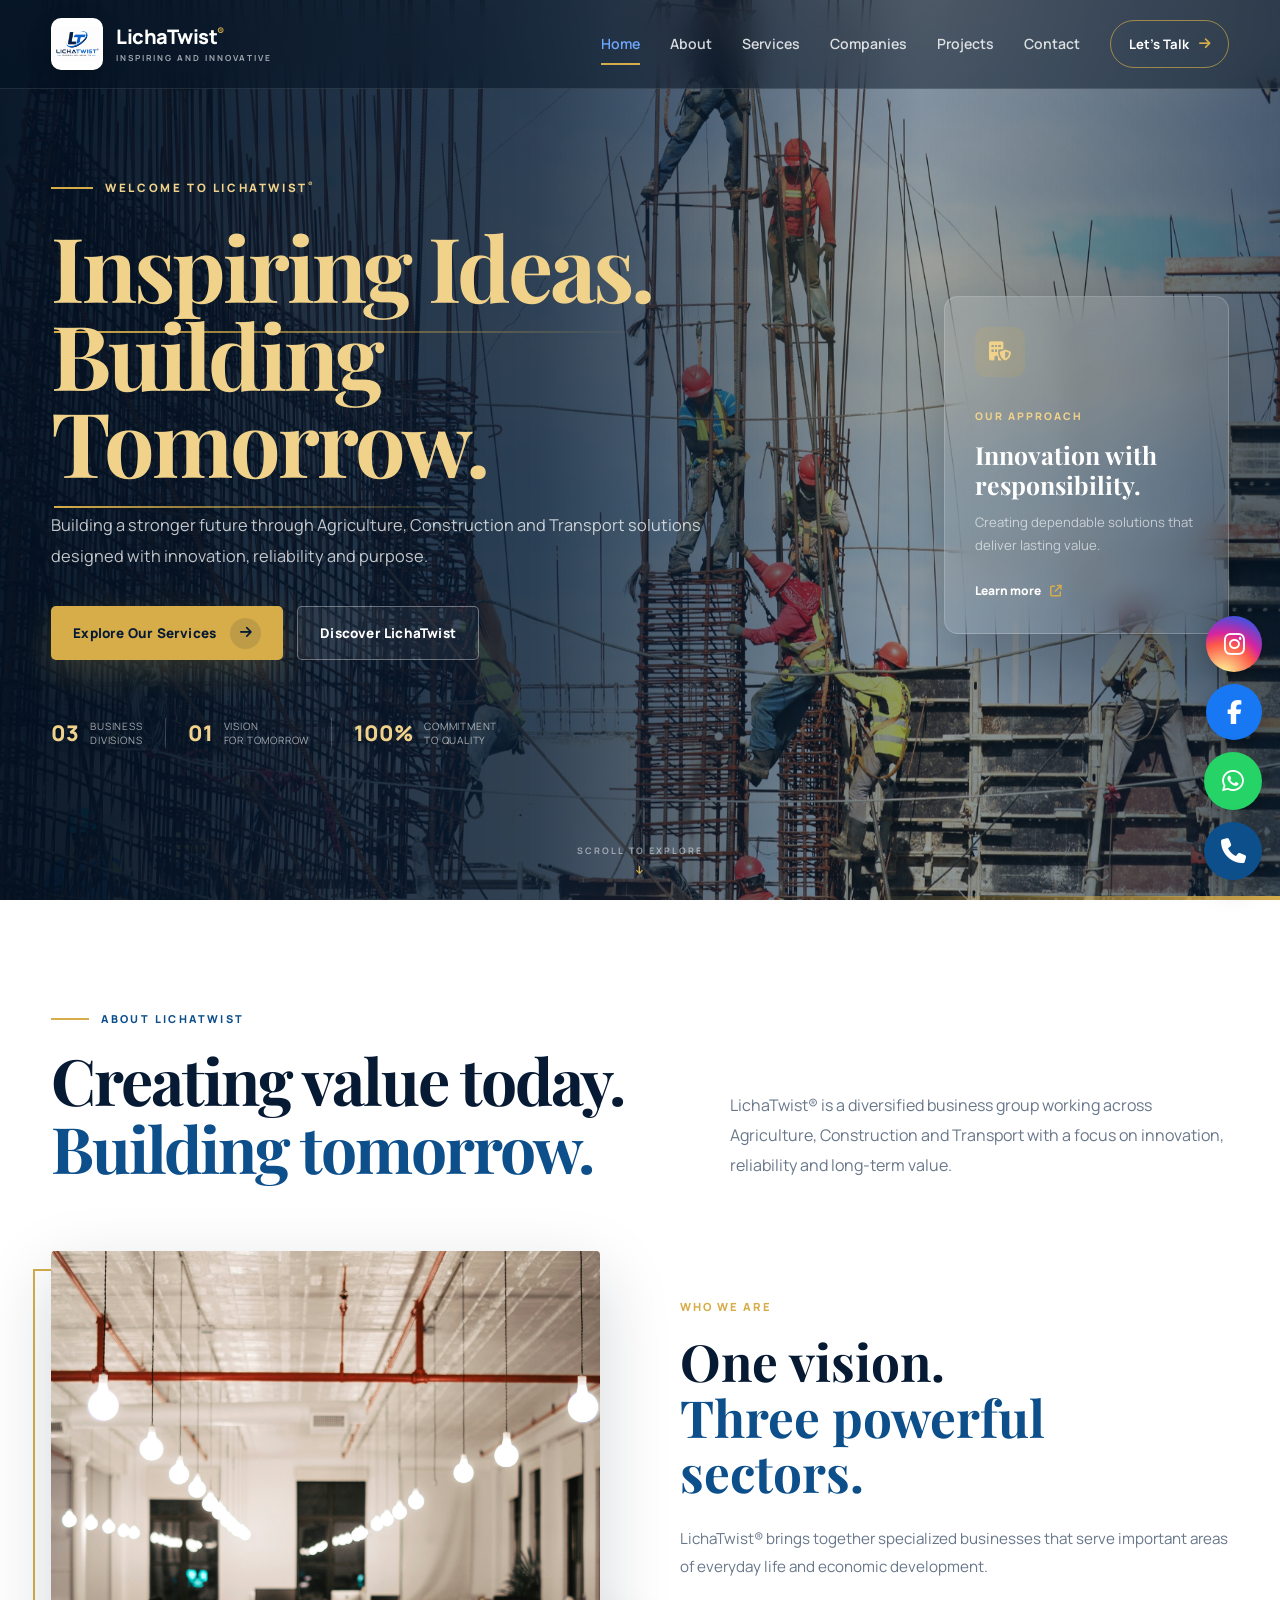
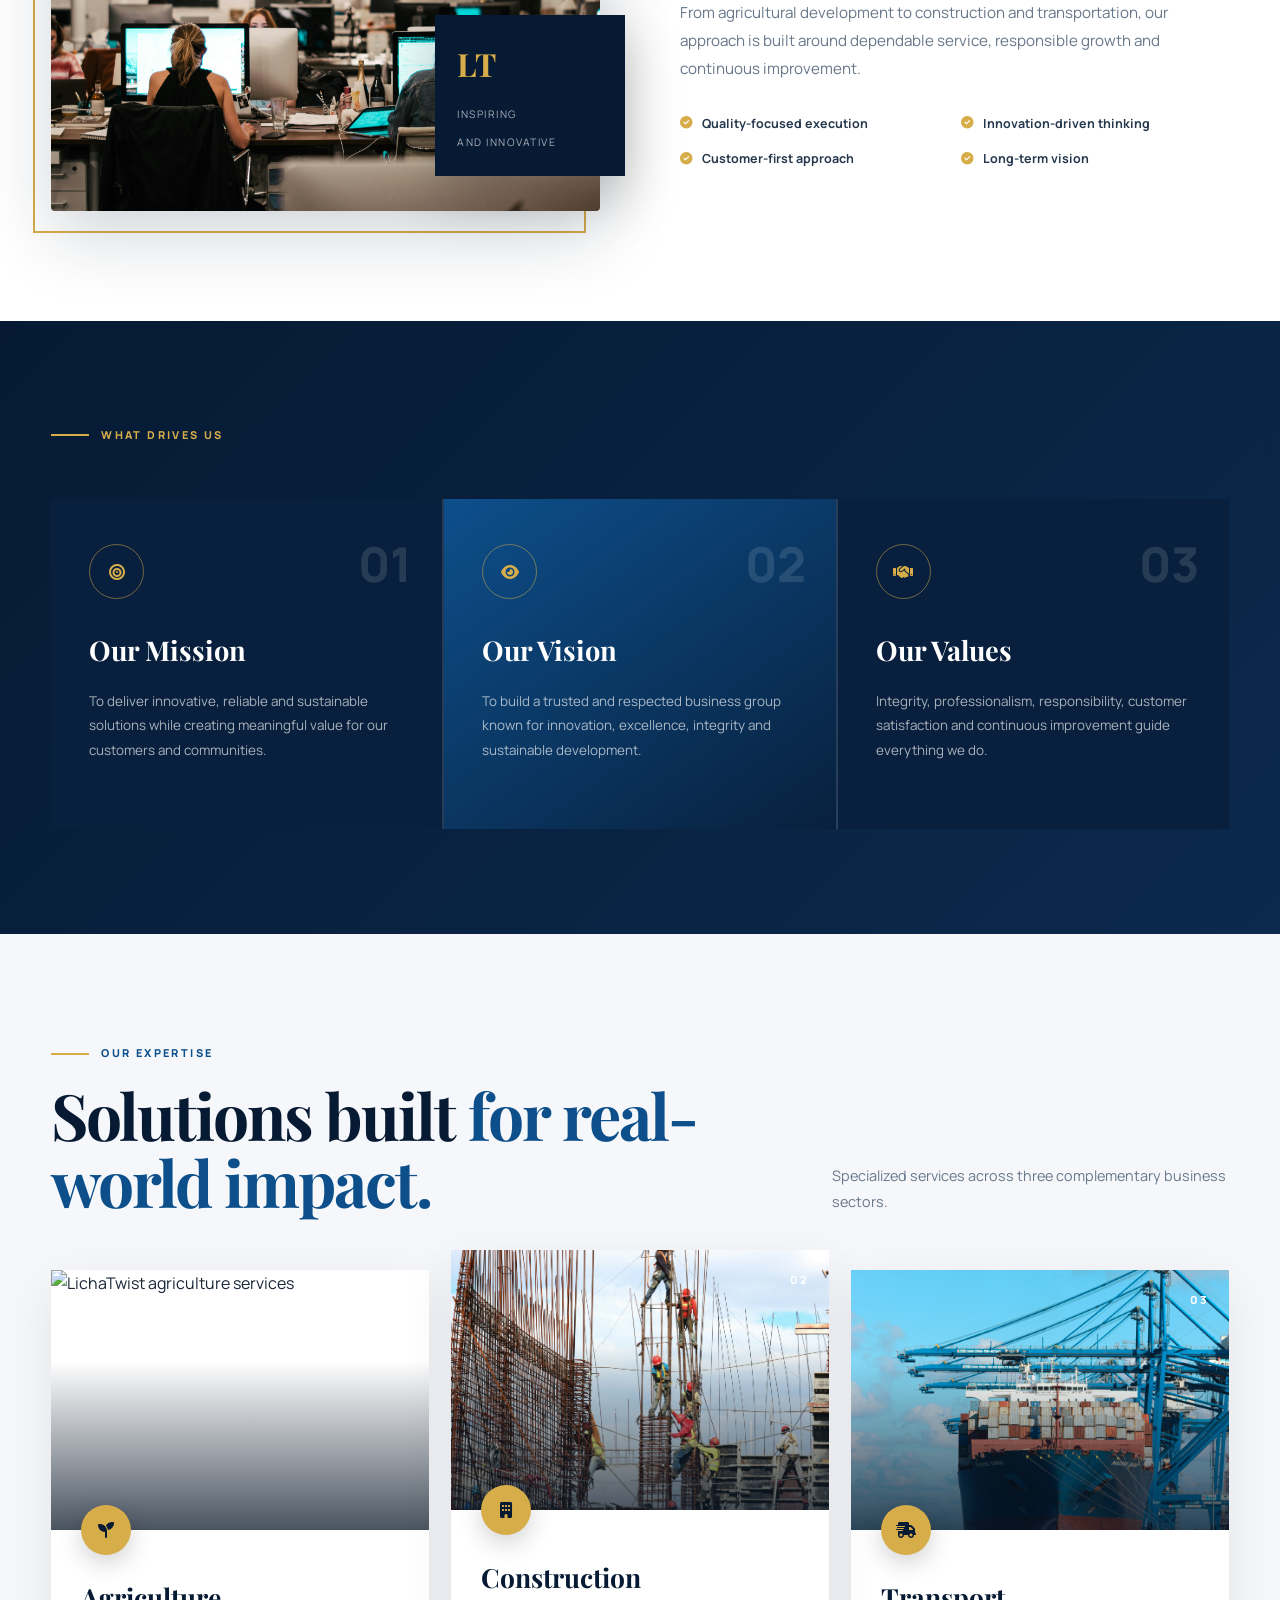
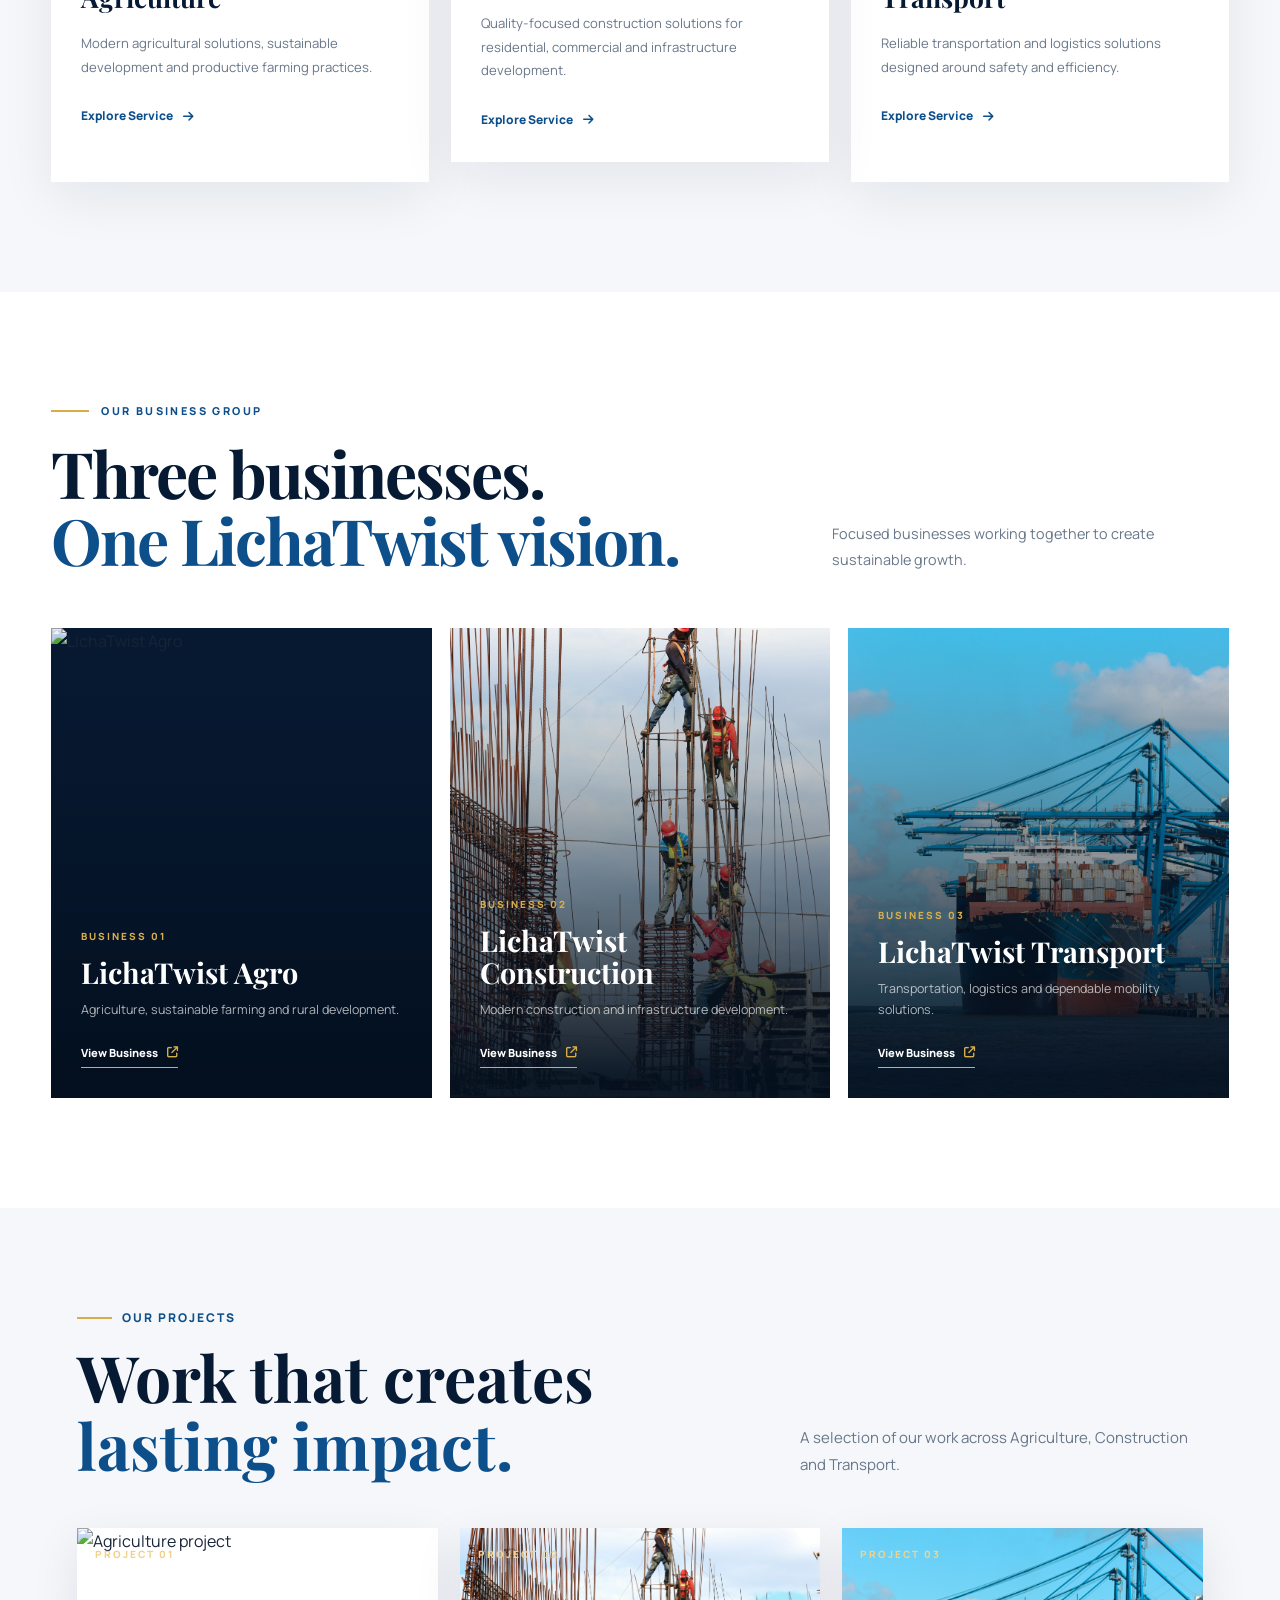
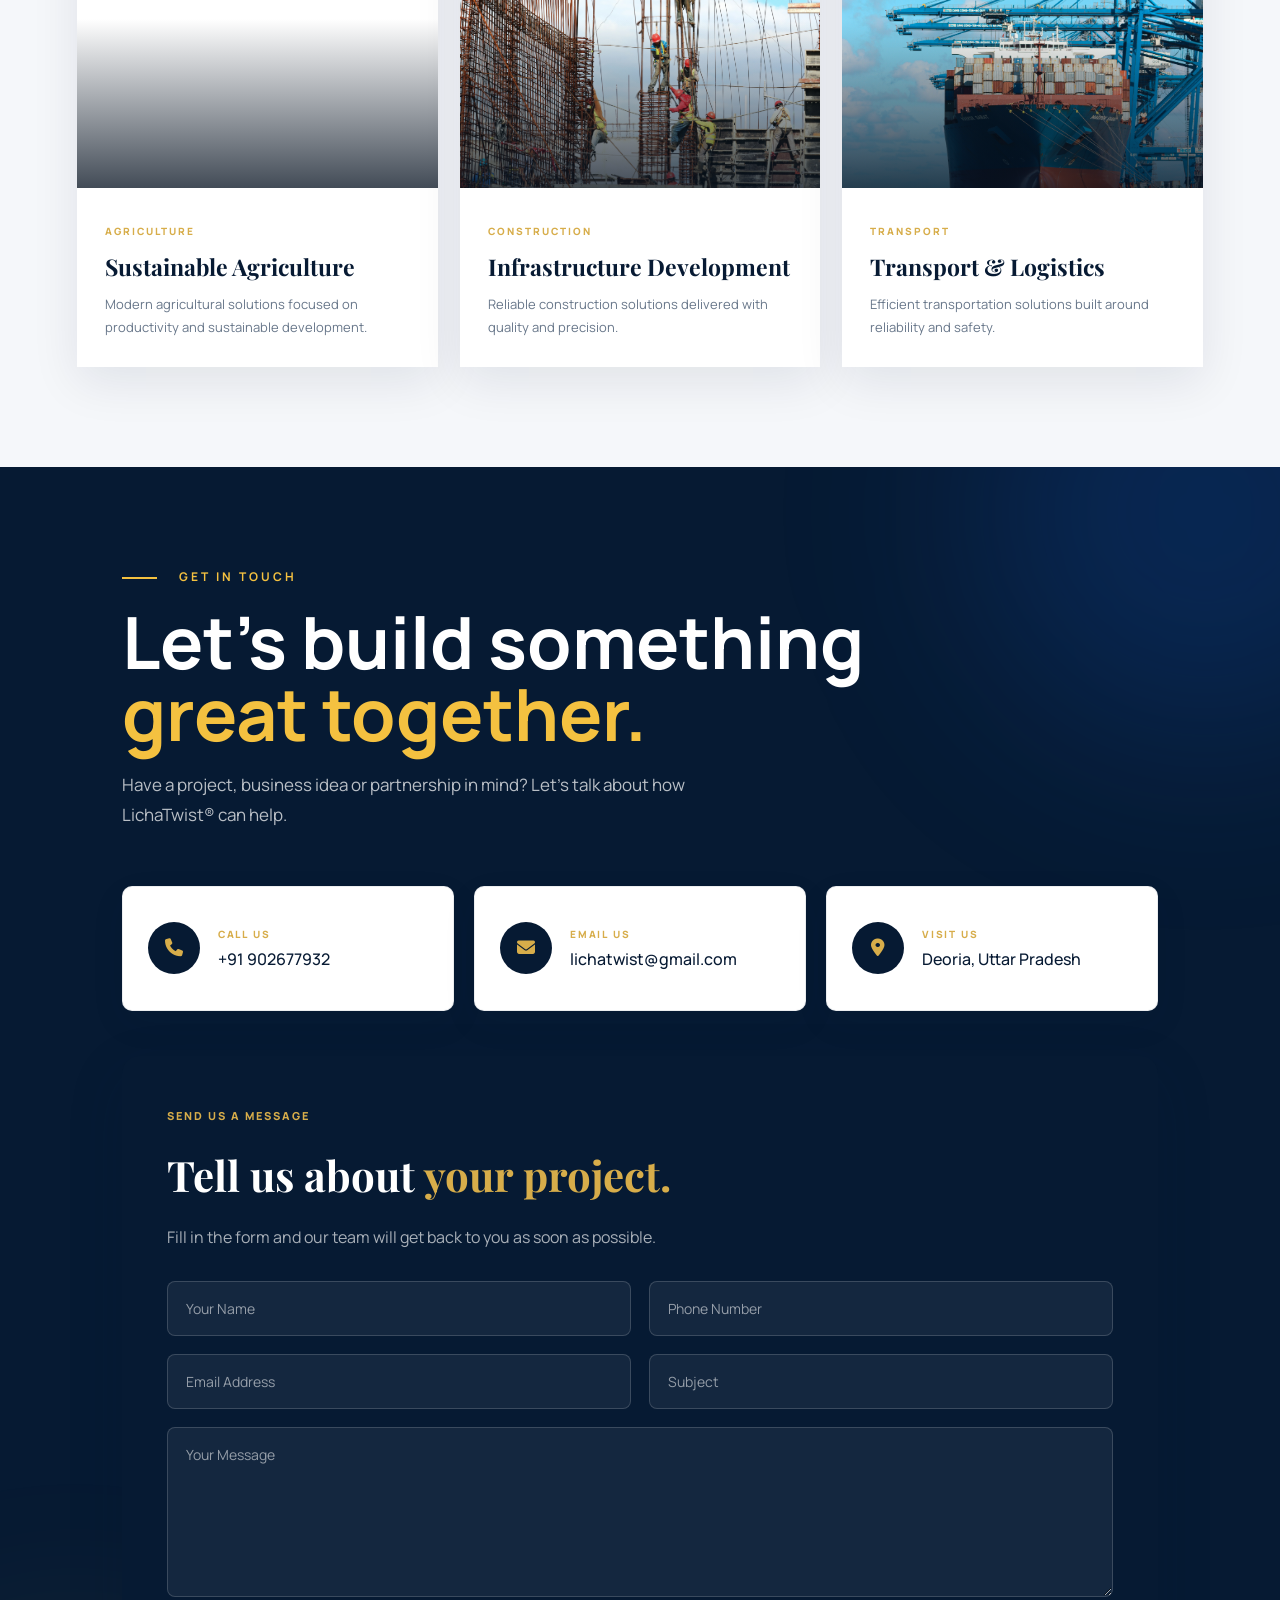
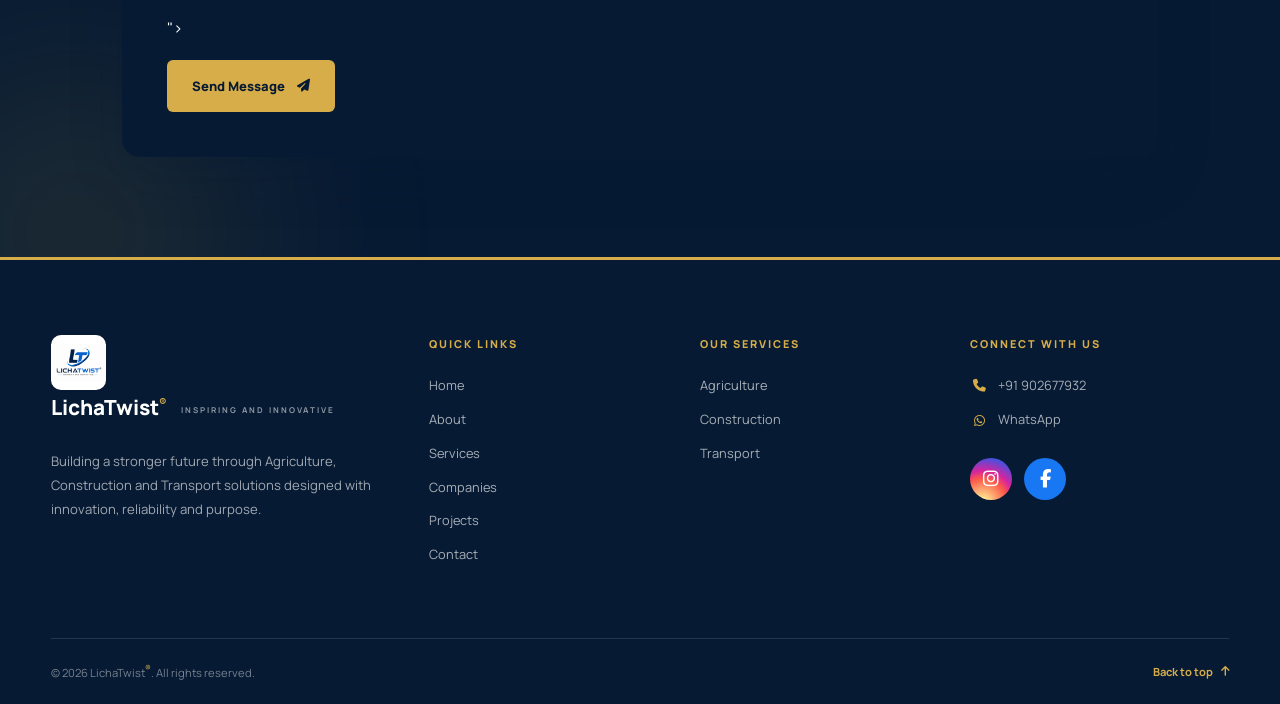
==== index.html @ 03867540 "Update index.html" ====
<!DOCTYPE html>
<html lang="en">

<head>
    <meta charset="UTF-8">

    <meta name="viewport" content="width=device-width, initial-scale=1.0">

    <meta name="description"
        content="LichaTwist® — Inspiring And Innovative solutions in Agriculture, Construction and Transport.">

    <meta name="theme-color" content="#071a33">

    <title>LichaTwist® | Inspiring And Innovative</title>

    <!-- Google Font -->
    <link rel="preconnect" href="https://fonts.googleapis.com">
    <link rel="preconnect" href="https://fonts.gstatic.com" crossorigin>

    <link
        href="https://fonts.googleapis.com/css2?family=Manrope:wght@400;500;600;700;800&family=Playfair+Display:wght@600;700&display=swap"
        rel="stylesheet">

    <!-- Font Awesome -->
    <link
        rel="stylesheet"
        href="https://cdnjs.cloudflare.com/ajax/libs/font-awesome/6.5.2/css/all.min.css">

    <!-- Our stylesheet -->
    <link rel="stylesheet" href="style.css">
</head>


<body>

    <!-- =========================
         HEADER
    ========================== -->

    <header class="site-header">

        <div class="nav-container">

            <!-- LOGO -->

            <a href="#home" class="brand">

                <div class="brand-mark">
                    <img
                        src="images/logo.png"
                        alt="LichaTwist logo">
                </div>

                <div class="brand-text">

                    <strong>LichaTwist<sup>®</sup></strong>

                    <span>INSPIRING AND INNOVATIVE</span>

                </div>

            </a>


            <!-- DESKTOP NAVIGATION -->

            <nav class="desktop-nav">

                <a href="#home" class="active">Home</a>

                <a href="#about">About</a>

                <a href="#services">Services</a>

                <a href="#companies">Companies</a>

                <a href="#projects">Projects</a>

                <a href="#contact">Contact</a>

            </nav>


            <!-- HEADER BUTTON -->

            <a href="#contact" class="nav-contact">
                Let's Talk
                <i class="fa-solid fa-arrow-right"></i>
            </a>


            <!-- MOBILE MENU BUTTON -->

            <button
                class="mobile-menu-button"
                id="mobileMenuButton"
                aria-label="Open navigation menu">

                <i class="fa-solid fa-bars"></i>

            </button>

        </div>


        <!-- MOBILE NAVIGATION -->

        <div class="mobile-nav" id="mobileNav">

            <a href="#home">Home</a>

            <a href="#about">About</a>

            <a href="#services">Services</a>

            <a href="#companies">Companies</a>

            <a href="#projects">Projects</a>

            <a href="#contact">Contact</a>

        </div>

    </header>



    <!-- =========================
         HERO
    ========================== -->

    <main>

        <section class="hero-section" id="home">

            <!-- Background image -->

            <div class="hero-background"></div>

            <!-- Dark blue overlay -->

            <div class="hero-overlay"></div>


            <div class="hero-container">

                <div class="hero-content">

                    <!-- Small label -->

                    <div class="hero-label">

                        <span class="hero-line"></span>

                        <span>WELCOME TO LICHATWIST<sup>®</sup></span>

                    </div>


                    <!-- Main heading -->

                    <h1>
    <span id="heroTitle">Inspiring Ideas.</span>
    <br>
    <span id="heroSubtitle">Building Tomorrow.</span>
                    </h1>
                    <!-- Description -->

                    <p class="hero-description" id="heroDescription">

    Building a stronger future through
    Agriculture, Construction and Transport
    solutions designed with innovation,
    reliability and purpose.

                    </p>


                    <!-- Buttons -->

                    <div class="hero-actions">

                        <a href="#services" class="hero-button primary-button">

                            Explore Our Services

                            <span>
                                <i class="fa-solid fa-arrow-right"></i>
                            </span>

                        </a>


                        <a href="#about" class="hero-button secondary-button">

                            Discover LichaTwist

                        </a>

                    </div>


                    <!-- Trust indicators -->

                    <div class="hero-trust">

                        <div class="trust-item">

                            <strong>03</strong>

                            <span>Business<br>Divisions</span>

                        </div>


                        <div class="trust-divider"></div>


                        <div class="trust-item">

                            <strong>01</strong>

                            <span>Vision<br>For Tomorrow</span>

                        </div>


                        <div class="trust-divider"></div>


                        <div class="trust-item">

                            <strong>100%</strong>

                            <span>Commitment<br>To Quality</span>

                        </div>

                    </div>

                </div>


                <!-- HERO SIDE CARD -->

                <div class="hero-side-card">

                    <div class="side-card-icon">

                        <i class="fa-solid fa-building-shield"></i>

                    </div>

                    <span>OUR APPROACH</span>

                    <h3>
                        Innovation with
                        responsibility.
                    </h3>

                    <p>
                        Creating dependable solutions
                        that deliver lasting value.
                    </p>

                    <a href="#about">
                        Learn more
                        <i class="fa-solid fa-arrow-up-right-from-square"></i>
                    </a>

                </div>

            </div>


            <!-- Scroll indicator -->

            <a href="#about" class="hero-scroll">

                <span>SCROLL TO EXPLORE</span>

                <i class="fa-solid fa-arrow-down"></i>

            </a>


            <!-- Decorative gold line -->

            <div class="hero-accent"></div>

        </section>

    </main>


    <!-- JavaScript will be added later -->
<!-- =====================================================
     PART 2 — ABOUT
====================================================== -->

<section class="premium-section about-section" id="about">

    <div class="section-container">

        <div class="section-tag">
            <span></span>
            ABOUT LICHATWIST
        </div>

        <div class="section-intro">

            <h2>
                Creating value today.
                <span>Building tomorrow.</span>
            </h2>

            <p>
                LichaTwist® is a diversified business group
                working across Agriculture, Construction and
                Transport with a focus on innovation,
                reliability and long-term value.
            </p>

        </div>


        <div class="about-layout">

            <!-- IMAGE -->

            <div class="about-visual">

                <img
                    src="images/office.jpg"
                    alt="LichaTwist office">

                <div class="about-badge">

                    <strong>LT</strong>

                    <span>
                        Inspiring<br>
                        And Innovative
                    </span>

                </div>

            </div>


            <!-- CONTENT -->

            <div class="about-copy">

                <span class="mini-heading">
                    WHO WE ARE
                </span>

                <h3 id="aboutHeading">
    One vision.
    <br>
    <span>Three powerful sectors.</span>
                </h3>
                <p id="aboutDescription">
                    LichaTwist® brings together
                    specialized businesses that serve
                    important areas of everyday life and
                    economic development.
                </p>

                <p>
                    From agricultural development to
                    construction and transportation,
                    our approach is built around
                    dependable service, responsible
                    growth and continuous improvement.
                </p>


                <div class="about-points">

                    <div>
                        <i class="fa-solid fa-circle-check"></i>
                        <span>Quality-focused execution</span>
                    </div>

                    <div>
                        <i class="fa-solid fa-circle-check"></i>
                        <span>Innovation-driven thinking</span>
                    </div>

                    <div>
                        <i class="fa-solid fa-circle-check"></i>
                        <span>Customer-first approach</span>
                    </div>

                    <div>
                        <i class="fa-solid fa-circle-check"></i>
                        <span>Long-term vision</span>
                    </div>

                </div>

            </div>

        </div>

    </div>

</section>



<!-- =====================================================
     MISSION / VISION / VALUES
====================================================== -->

<section class="principles-section">

    <div class="section-container">

        <div class="section-tag light-tag">
            <span></span>
            WHAT DRIVES US
        </div>


        <div class="principles-grid">

            <!-- MISSION -->

            <article class="principle-card">

                <div class="principle-number">
                    01
                </div>

                <div class="principle-icon">
                    <i class="fa-solid fa-bullseye"></i>
                </div>

                <h3>Our Mission</h3>

                <p id="missionText">
                    To deliver innovative, reliable and
                    sustainable solutions while creating
                    meaningful value for our customers
                    and communities.
                </p>

            </article>


            <!-- VISION -->

            <article class="principle-card featured-principle">

                <div class="principle-number">
                    02
                </div>

                <div class="principle-icon">
                    <i class="fa-solid fa-eye"></i>
                </div>

                <h3>Our Vision</h3>

                <p id="visionText">
                    To build a trusted and respected
                    business group known for innovation,
                    excellence, integrity and sustainable
                    development.
                </p>

            </article>


            <!-- VALUES -->

            <article class="principle-card">

                <div class="principle-number">
                    03
                </div>

                <div class="principle-icon">
                    <i class="fa-solid fa-handshake"></i>
                </div>

                <h3>Our Values</h3>

                <p id="valuesText">
                    Integrity, professionalism,
                    responsibility, customer satisfaction
                    and continuous improvement guide
                    everything we do.
                </p>

            </article>

        </div>

    </div>

</section>



<!-- =====================================================
     SERVICES
====================================================== -->

<section class="premium-section services-section" id="services">

    <div class="section-container">

        <div class="services-heading">

            <div>

                <div class="section-tag">
                    <span></span>
                    OUR EXPERTISE
                </div>

                <h2>
                    Solutions built
                    <span>for real-world impact.</span>
                </h2>

            </div>

            <p>
                Specialized services across three
                complementary business sectors.
            </p>

        </div>


        <div class="service-showcase">


            <!-- AGRICULTURE -->

            <article class="premium-service-card">

                <div class="service-image">

                    <img
                        src="images/agriculture.jpg"
                        alt="LichaTwist agriculture services">

                    <div class="service-overlay"></div>

                    <span class="service-number">
                        01
                    </span>

                </div>


                <div class="service-content">

                    <div class="service-icon">
                        <i class="fa-solid fa-seedling"></i>
                    </div>

                    <h3 id="agricultureTitle">
                        Agriculture
                    </h3>

                    <p id="agricultureDescription">
                        Modern agricultural solutions,
                        sustainable development and
                        productive farming practices.
                    </p>

                    <a href="#contact">
                        Explore Service
                        <i class="fa-solid fa-arrow-right"></i>
                    </a>

                </div>

            </article>



            <!-- CONSTRUCTION -->

            <article class="premium-service-card service-featured">

                <div class="service-image">

                    <img
                        src="images/construction.jpg"
                        alt="LichaTwist construction services">

                    <div class="service-overlay"></div>

                    <span class="service-number">
                        02
                    </span>

                </div>


                <div class="service-content">

                    <div class="service-icon">
                        <i class="fa-solid fa-building"></i>
                    </div>

                    <h3 id="constructionTitle">
                        Construction
                    </h3>

                    <p id="constructionDescription">
                        Quality-focused construction
                        solutions for residential,
                        commercial and infrastructure
                        development.
                    </p>

                    <a href="#contact">
                        Explore Service
                        <i class="fa-solid fa-arrow-right"></i>
                    </a>

                </div>

            </article>



            <!-- TRANSPORT -->

            <article class="premium-service-card">

                <div class="service-image">

                    <img
                        src="images/transport.jpg"
                        alt="LichaTwist transport services">

                    <div class="service-overlay"></div>

                    <span class="service-number">
                        03
                    </span>

                </div>


                <div class="service-content">

                    <div class="service-icon">
                        <i class="fa-solid fa-truck-fast"></i>
                    </div>

                    <h3 id="transportTitle">
                        Transport
                    </h3>

                    <p id="transportDescription">
                        Reliable transportation and
                        logistics solutions designed
                        around safety and efficiency.
                    </p>

                    <a href="#contact">
                        Explore Service
                        <i class="fa-solid fa-arrow-right"></i>
                    </a>

                </div>

            </article>


        </div>

    </div>

</section>



<!-- =====================================================
     SUBSIDIARY COMPANIES
====================================================== -->

<section class="companies-section" id="companies">

    <div class="section-container">

        <div class="companies-heading">

            <div>

                <div class="section-tag">
                    <span></span>
                    OUR BUSINESS GROUP
                </div>

                <h2>
                    Three businesses.
                    <br>
                    <span>One LichaTwist vision.</span>
                </h2>

            </div>

            <p>
                Focused businesses working together
                to create sustainable growth.
            </p>

        </div>


        <div class="company-showcase">


            <!-- AGRO -->

            <article class="company-feature-card">

                <img
                    src="images/agriculture.jpg"
                    alt="LichaTwist Agro">

                <div class="company-card-overlay"></div>

                <div class="company-card-content">

                    <span>
                        BUSINESS 01
                    </span>

                    <h3 id="agroCompanyName">
                        LichaTwist Agro
                    </h3>

                    <p id="agroCompanyDescription">
                        Agriculture, sustainable farming
                        and rural development.
                    </p>

                    <a href="#contact">
                        View Business
                        <i class="fa-solid fa-arrow-up-right-from-square"></i>
                    </a>

                </div>

            </article>


            <!-- CONSTRUCTION -->

            <article class="company-feature-card">

                <img
                    src="images/construction.jpg"
                    alt="LichaTwist Construction">

                <div class="company-card-overlay"></div>

                <div class="company-card-content">

                    <span>
                        BUSINESS 02
                    </span>

                    <h3 id="constructionCompanyName">
                        LichaTwist Construction
                    </h3>

                <p id="constructionCompanyDescription">
                        Modern construction and
                        infrastructure development.
                    </p>

                    <a href="#contact">
                        View Business
                        <i class="fa-solid fa-arrow-up-right-from-square"></i>
                    </a>

                </div>

            </article>


            <!-- TRANSPORT -->

            <article class="company-feature-card">

                <img
                    src="images/transport.jpg"
                    alt="LichaTwist Transport">

                <div class="company-card-overlay"></div>

                <div class="company-card-content">

                    <span>
                        BUSINESS 03
                    </span>

                    <h3 id="transportCompanyName">
                        LichaTwist Transport
                    </h3>

                    <p id="transportCompanyDescription">
                        Transportation, logistics
                        and dependable mobility solutions.
                    </p>

                    <a href="#contact">
                        View Business
                        <i class="fa-solid fa-arrow-up-right-from-square"></i>
                    </a>

                </div>

            </article>


        </div>

    </div>

</section>
<section class="projects-section" id="projects">

    <div class="projects-container">

        <div class="projects-heading">

            <div>
                <div class="projects-tag">
                    <span></span>
                    OUR PROJECTS
                </div>

                <h2>
                    Work that creates
                    <br>
                    <strong>lasting impact.</strong>
                </h2>
            </div>

            <p>
                A selection of our work across
                Agriculture, Construction and Transport.
            </p>

        </div>


        <div class="projects-grid">

            <article class="project-card">

                <div class="project-image">

                    <img
                        src="images/agriculture.jpg"
                        alt="Agriculture project">

                    <span>PROJECT 01</span>

                </div>

                <div class="project-content">

                    <small>AGRICULTURE</small>

                    <h3>
                        Sustainable Agriculture
                    </h3>

                    <p>
                        Modern agricultural solutions
                        focused on productivity and
                        sustainable development.
                    </p>

                </div>

            </article>


            <article class="project-card">

                <div class="project-image">

                    <img
                        src="images/construction.jpg"
                        alt="Construction project">

                    <span>PROJECT 02</span>

                </div>

                <div class="project-content">

                    <small>CONSTRUCTION</small>

                    <h3>
                        Infrastructure Development
                    </h3>

                    <p>
                        Reliable construction solutions
                        delivered with quality and precision.
                    </p>

                </div>

            </article>


            <article class="project-card">

                <div class="project-image">

                    <img
                        src="images/transport.jpg"
                        alt="Transport project">

                    <span>PROJECT 03</span>

                </div>

                <div class="project-content">

                    <small>TRANSPORT</small>

                    <h3>
                        Transport & Logistics
                    </h3>

                    <p>
                        Efficient transportation solutions
                        built around reliability and safety.
                    </p>

                </div>

            </article>

        </div>

    </div>

</section>


   <section class="contact-section" id="contact">

    <div class="section-container">

        <div class="contact-heading">

            <div class="section-tag">
                <span></span>
                GET IN TOUCH
            </div>

            <h2>
                Let's build something
                <span>great together.</span>
            </h2>

            <p>
                Have a project, business idea or partnership in mind?
                Let's talk about how LichaTwist® can help.
            </p>

        </div>
<div class="contact-grid">

    <!-- PHONE -->
    <a
        href="tel:+919026777932"
        class="contact-card">

        <div class="contact-icon">
            <i class="fa-solid fa-phone"></i>
        </div>

        <div>
            <small>CALL US</small>
            <h3 data-content="phone">+91 902677932</h3>
        </div>

    </a>


    <!-- EMAIL -->
    <a
        href="mailto:lichatwist@gmail.com"
        class="contact-card"
        id="emailContactCard">

        <div class="contact-icon">
            <i class="fa-solid fa-envelope"></i>
        </div>

        <div>
            <small>EMAIL US</small>
        <h3 data-content="email">lichatwist@gmail.com</h3> 
        </div>

    </a>


    <!-- LOCATION -->
    <a
        href="https://maps.app.goo.gl/nV9FxiPyT8d81B5i8"
        class="contact-card"
        target="_blank"
        rel="noopener">

        <div class="contact-icon">
            <i class="fa-solid fa-location-dot"></i>
        </div>

        <div>
            <small>VISIT US</small>
            <h3 data-content="address">Deoria, Uttar Pradesh</h3>
        </div>

    </a>

</div>
        <!-- =========================
             MESSAGE FORM
        ========================== -->

        <div class="contact-message-box">

            <div class="message-form-heading">

                <span class="mini-heading">
                    SEND US A MESSAGE
                </span>

                <h3>
                    Tell us about
                    <span>your project.</span>
                </h3>

                <p>
                    Fill in the form and our team will
                    get back to you as soon as possible.
                </p>

            </div>


            <form
                action="https://formsubmit.co/lichatwist@gmail.com"
                method="POST"
                class="message-form">

                <div class="form-row">

                    <input
                        type="text"
                        name="name"
                        placeholder="Your Name"
                        required>

                    <input
                        type="tel"
                        name="phone"
                        placeholder="Phone Number"
                        required>

                </div>


                <div class="form-row">

                    <input
                        type="email"
                        name="email"
                        placeholder="Email Address"
                        required>

                    <input
                        type="text"
                        name="subject"
                        placeholder="Subject"
                        required>

                </div>


                <textarea
                    name="message"
                    rows="7"
                    placeholder="Your Message"
                    required></textarea>


                <input
                    type="hidden"
                    name="_subject"
                    value="New LichaTwist Website Inquiry">
                    <input
<input
    type="hidden"
    name="_next"
    value="<input type="hidden" name="_next" value="https://lichatwist-website.pages.dev/thank-you.html">">


                <input
                    type="hidden"
                    name="_template"
                    value="table">


    


                <button
                    type="submit"
                    class="message-submit-button">

                    Send Message

                    <i class="fa-solid fa-paper-plane"></i>

                </button>

            </form>

        </div>


    </div>

</section>
<script src="script.js"></script>

<!-- SOCIAL MEDIA -->

<div class="social-media-buttons">

    <a
        href="https://www.instagram.com/lichatwist?igsh=ZjNodjZtcTgxMzBt"
        target="_blank"
        rel="noopener"
        aria-label="Instagram">

        <i class="fa-brands fa-instagram"></i>

    </a>


    <a
        href="https://www.facebook.com/share/1HkE8F3qEj/"
        target="_blank"
        rel="noopener"
        aria-label="Facebook">

        <i class="fa-brands fa-facebook-f"></i>

    </a>

</div>
<!-- FLOATING CONTACT BUTTONS -->

<div class="floating-contact-buttons">

    <a
        href="https://wa.me/919026777932"
        class="floating-whatsapp"
        aria-label="Chat with us on WhatsApp"
        target="_blank"
        rel="noopener">

        <i class="fa-brands fa-whatsapp"></i>

    </a>


    <a
        href="tel:"
        class="floating-phone"
        aria-label="Call LichaTwist">

        <i class="fa-solid fa-phone"></i>

    </a>

</div>

<!-- =========================================
     PREMIUM FOOTER
========================================= -->

<footer class="premium-footer">

    <div class="footer-container">

        <div class="footer-brand">

            <div class="footer-logo">
                <img
                    src="images/logo.png"
                    alt="LichaTwist logo">
            </div>

            <div>
                <strong>LichaTwist<sup>®</sup></strong>
                <span>INSPIRING AND INNOVATIVE</span>
            </div>

            <p>
                Building a stronger future through
                Agriculture, Construction and Transport
                solutions designed with innovation,
                reliability and purpose.
            </p>

        </div>


        <div class="footer-column">

            <h3>QUICK LINKS</h3>

            <a href="#home">Home</a>
            <a href="#about">About</a>
            <a href="#services">Services</a>
            <a href="#companies">Companies</a>
            <a href="#projects">Projects</a>
            <a href="#contact">Contact</a>

        </div>


        <div class="footer-column">

            <h3>OUR SERVICES</h3>

            <a href="#services">Agriculture</a>
            <a href="#services">Construction</a>
            <a href="#services">Transport</a>

        </div>


        <div class="footer-column footer-connect">

            <h3>CONNECT WITH US</h3>

            <a href="tel:+91902677932">
                <i class="fa-solid fa-phone"></i>
                +91 902677932
            </a>

            <a
                href="https://wa.me/91902677932"
                target="_blank"
                rel="noopener">

                <i class="fa-brands fa-whatsapp"></i>
                WhatsApp
            </a>

            <div class="footer-socials">

                <a
                    href="https://www.instagram.com/lichatwist?igsh=ZjNodjZtcTgxMzBt"
                    target="_blank"
                    rel="noopener"
                    aria-label="Instagram">

                    <i class="fa-brands fa-instagram"></i>

                </a>

                <a
                    href="https://www.facebook.com/share/1HkE8F3qEj/"
                    target="_blank"
                    rel="noopener"
                    aria-label="Facebook">

                    <i class="fa-brands fa-facebook-f"></i>

                </a>

            </div>

        </div>

    </div>


    <div class="footer-bottom">

        <p>
            © 2026 LichaTwist<sup>®</sup>.
            All rights reserved.
        </p>

        <a href="#home">
            Back to top
            <i class="fa-solid fa-arrow-up"></i>
        </a>

    </div>

</footer>

<script src="content-loader.js"></script>
</body>

</html>
---- style.css ----
/* =========================================================
   LICHATWIST® — PREMIUM CORPORATE WEBSITE
   PART 1 — HEADER + HERO
========================================================= */


/* =========================================================
   ROOT
========================================================= */

:root{

    --navy:#061a33;
    --navy-2:#0b294d;
    --blue:#0d4f8b;
    --blue-light:#1d75b9;

    --gold:#d7ad4a;
    --gold-light:#f0d28a;

    --white:#ffffff;
    --off-white:#f5f7fa;

    --text:#182638;
    --muted:#68778a;

    --border:rgba(255,255,255,.14);

    --shadow:0 25px 70px rgba(0,0,0,.18);

    --container:1240px;

    --ease:cubic-bezier(.22,.61,.36,1);
}


/* =========================================================
   RESET
========================================================= */

*{
    margin:0;
    padding:0;
    box-sizing:border-box;
}

html{
    scroll-behavior:smooth;
}

body{
    font-family:"Manrope",sans-serif;
    background:var(--off-white);
    color:var(--text);
    line-height:1.7;
    overflow-x:hidden;
}

body,
button,
a{
    -webkit-tap-highlight-color:transparent;
}

a{
    color:inherit;
}

img{
    max-width:100%;
    display:block;
}

button{
    font:inherit;
}


/* =========================================================
   CONTAINER
========================================================= */

.nav-container,
.hero-container{
    width:min(92%,var(--container));
    margin:auto;
}


/* =========================================================
   HEADER
========================================================= */

.site-header{

    position:fixed;

    top:0;
    left:0;

    width:100%;

    z-index:1000;

    background:rgba(4,18,35,.48);

    backdrop-filter:blur(18px);
    -webkit-backdrop-filter:blur(18px);

    border-bottom:1px solid rgba(255,255,255,.10);

    transition:
        background .4s ease,
        box-shadow .4s ease;
}


/* Header after scrolling */

.site-header.scrolled{

    background:rgba(4,18,35,.96);

    box-shadow:
        0 10px 40px rgba(0,0,0,.25);
}


.nav-container{

    height:88px;

    display:flex;

    align-items:center;

    justify-content:space-between;

    gap:30px;
}


/* =========================================================
   BRAND
========================================================= */

.brand{

    display:flex;

    align-items:center;

    gap:13px;

    text-decoration:none;

    min-width:max-content;
}


.brand-mark{

    width:52px;
    height:52px;

    display:flex;

    align-items:center;
    justify-content:center;

    overflow:hidden;

    border-radius:10px;

    background:#fff;

    box-shadow:
        0 8px 25px rgba(0,0,0,.20);
}


.brand-mark img{

    width:100%;
    height:100%;

    object-fit:contain;
}


.brand-text{

    display:flex;

    flex-direction:column;

    line-height:1.15;
}


.brand-text strong{

    color:#fff;

    font-size:1.25rem;

    font-weight:800;

    letter-spacing:-.5px;
}


.brand-text strong sup{

    color:var(--gold);

    font-size:.55em;
}


.brand-text span{

    margin-top:5px;

    color:rgba(255,255,255,.62);

    font-size:.52rem;

    font-weight:700;

    letter-spacing:2px;
}


/* =========================================================
   DESKTOP NAVIGATION
========================================================= */

.desktop-nav{

    display:flex;

    align-items:center;

    gap:30px;

    margin-left:auto;
}


.desktop-nav a{

    position:relative;

    color:rgba(255,255,255,.82);

    text-decoration:none;

    font-size:.88rem;

    font-weight:600;

    transition:
        color .3s ease;
}


.desktop-nav a::after{

    content:"";

    position:absolute;

    left:0;
    bottom:-9px;

    width:0;
    height:2px;

    background:var(--gold);

    transition:
        width .3s var(--ease);
}


.desktop-nav a:hover,
.desktop-nav a.active{

    color:#fff;
}


.desktop-nav a:hover::after,
.desktop-nav a.active::after{

    width:100%;
}


/* =========================================================
   HEADER CTA
========================================================= */

.nav-contact{

    display:flex;

    align-items:center;

    gap:10px;

    padding:12px 18px;

    border:1px solid rgba(215,173,74,.65);

    border-radius:50px;

    color:#fff;

    text-decoration:none;

    font-size:.82rem;

    font-weight:700;

    transition:
        background .3s ease,
        color .3s ease,
        transform .3s ease;
}


.nav-contact i{

    color:var(--gold);

    transition:
        transform .3s ease;
}


.nav-contact:hover{

    background:var(--gold);

    color:var(--navy);

    transform:translateY(-2px);
}


.nav-contact:hover i{

    color:var(--navy);

    transform:translateX(4px);
}


/* =========================================================
   MOBILE MENU BUTTON
========================================================= */

.mobile-menu-button{

    display:none;

    width:46px;
    height:46px;

    border:1px solid rgba(255,255,255,.2);

    border-radius:10px;

    background:rgba(255,255,255,.08);

    color:#fff;

    cursor:pointer;

    font-size:1.1rem;
}


/* =========================================================
   MOBILE NAV
========================================================= */

.mobile-nav{

    display:none;

    padding:18px 5% 25px;

    background:rgba(4,18,35,.98);

    border-top:1px solid rgba(255,255,255,.08);
}


.mobile-nav a{

    display:block;

    padding:13px 0;

    border-bottom:1px solid rgba(255,255,255,.07);

    color:#fff;

    text-decoration:none;

    font-weight:600;
}


/* =========================================================
   HERO
========================================================= */

.hero-section{

    position:relative;

    min-height:100vh;

    min-height:100svh;

    display:flex;

    align-items:center;

    overflow:hidden;

    color:#fff;

    background:var(--navy);
}


/* =========================================================
   HERO BACKGROUND
========================================================= */

.hero-background{

    position:absolute;

    inset:0;

    background-image:
        url("images/construction.jpg");

    background-size:cover;

    background-position:center;

    transform:scale(1.04);

    animation:
        heroZoom 14s ease-out forwards;
}


@keyframes heroZoom{

    from{
        transform:scale(1.08);
    }

    to{
        transform:scale(1);
    }
}


/* =========================================================
   HERO OVERLAY
========================================================= */

.hero-overlay{

    position:absolute;

    inset:0;

    background:

        linear-gradient(
            90deg,
            rgba(3,17,34,.96) 0%,
            rgba(5,25,48,.82) 42%,
            rgba(5,25,48,.42) 72%,
            rgba(5,25,48,.68) 100%
        );

    z-index:1;
}


/* Subtle texture */

.hero-overlay::after{

    content:"";

    position:absolute;

    inset:0;

    background:
        radial-gradient(
            circle at 75% 35%,
            rgba(215,173,74,.15),
            transparent 30%
        );
}


/* =========================================================
   HERO CONTAINER
========================================================= */

.hero-container{

    position:relative;

    z-index:2;

    min-height:100vh;
    min-height:100svh;

    display:flex;

    align-items:center;

    justify-content:space-between;

    gap:60px;

    padding-top:110px;
    padding-bottom:80px;
}


/* =========================================================
   HERO CONTENT
========================================================= */

.hero-content{

    max-width:760px;

    animation:
        heroContent .9s var(--ease) both;
}


@keyframes heroContent{

    from{
        opacity:0;
        transform:translateY(35px);
    }

    to{
        opacity:1;
        transform:translateY(0);
    }
}


/* =========================================================
   HERO LABEL
========================================================= */

.hero-label{

    display:flex;

    align-items:center;

    gap:12px;

    margin-bottom:24px;

    color:var(--gold-light);

    font-size:.72rem;

    font-weight:800;

    letter-spacing:2.6px;
}


.hero-line{

    width:42px;

    height:2px;

    background:var(--gold);
}


.hero-label sup{

    font-size:.6em;
}


/* =========================================================
   HERO HEADING
========================================================= */

.hero-content h1{

    max-width:800px;

    margin-bottom:25px;

    font-family:"Playfair Display",serif;

    font-size:clamp(3.3rem,7vw,6.6rem);

    line-height:.98;

    letter-spacing:-3px;

    font-weight:700;

    color:#fff;
}


.hero-content h1 span{

    color:var(--gold-light);

    position:relative;
}


.hero-content h1 span::after{

    content:"";

    position:absolute;

    left:3px;
    right:0;

    bottom:-8px;

    height:2px;

    background:
        linear-gradient(
            90deg,
            var(--gold),
            transparent
        );
}


/* =========================================================
   HERO DESCRIPTION
========================================================= */

.hero-description{

    max-width:650px;

    margin-bottom:34px;

    color:rgba(255,255,255,.75);

    font-size:1.02rem;

    line-height:1.9;
}


/* =========================================================
   HERO BUTTONS
========================================================= */

.hero-actions{

    display:flex;

    flex-wrap:wrap;

    align-items:center;

    gap:14px;
}


.hero-button{

    display:inline-flex;

    align-items:center;

    justify-content:center;

    gap:14px;

    min-height:54px;

    padding:0 22px;

    border-radius:5px;

    text-decoration:none;

    font-size:.84rem;

    font-weight:800;

    letter-spacing:.2px;

    transition:
        transform .3s ease,
        box-shadow .3s ease,
        background .3s ease,
        color .3s ease;
}


.primary-button{

    background:var(--gold);

    color:var(--navy);

    box-shadow:
        0 12px 35px rgba(215,173,74,.22);
}


.primary-button span{

    width:31px;
    height:31px;

    display:flex;

    align-items:center;
    justify-content:center;

    border-radius:50%;

    background:rgba(6,26,51,.12);
}


.primary-button:hover{

    transform:translateY(-4px);

    background:var(--gold-light);

    box-shadow:
        0 18px 45px rgba(215,173,74,.32);
}


.secondary-button{

    border:1px solid rgba(255,255,255,.35);

    color:#fff;

    background:rgba(255,255,255,.06);

    backdrop-filter:blur(8px);
}


.secondary-button:hover{

    transform:translateY(-4px);

    background:#fff;

    color:var(--navy);
}


/* =========================================================
   HERO TRUST
========================================================= */

.hero-trust{

    display:flex;

    align-items:center;

    gap:22px;

    margin-top:55px;
}


.trust-item{

    display:flex;

    align-items:center;

    gap:11px;
}


.trust-item strong{

    color:var(--gold-light);

    font-size:1.35rem;

    font-weight:800;
}


.trust-item span{

    color:rgba(255,255,255,.62);

    font-size:.63rem;

    line-height:1.4;

    text-transform:uppercase;

    letter-spacing:.8px;
}


.trust-divider{

    width:1px;

    height:30px;

    background:rgba(255,255,255,.18);
}


/* =========================================================
   HERO SIDE CARD
========================================================= */

.hero-side-card{

    width:285px;

    flex:0 0 285px;

    padding:30px;

    background:
        linear-gradient(
            145deg,
            rgba(255,255,255,.13),
            rgba(255,255,255,.035)
        );

    border:1px solid rgba(255,255,255,.18);

    border-radius:14px;

    backdrop-filter:blur(16px);

    box-shadow:
        0 25px 70px rgba(0,0,0,.22);

    animation:
        sideCard .9s .25s var(--ease) both;
}


@keyframes sideCard{

    from{
        opacity:0;
        transform:translateX(35px);
    }

    to{
        opacity:1;
        transform:translateX(0);
    }
}


.side-card-icon{

    width:50px;
    height:50px;

    display:flex;

    align-items:center;
    justify-content:center;

    margin-bottom:24px;

    border-radius:10px;

    background:rgba(215,173,74,.14);

    color:var(--gold-light);

    font-size:1.2rem;
}


.hero-side-card > span{

    color:var(--gold-light);

    font-size:.65rem;

    font-weight:800;

    letter-spacing:2px;
}


.hero-side-card h3{

    margin:12px 0 12px;

    color:#fff;

    font-family:"Playfair Display",serif;

    font-size:1.55rem;

    line-height:1.2;
}


.hero-side-card p{

    color:rgba(255,255,255,.62);

    font-size:.82rem;

    line-height:1.7;

    margin-bottom:20px;
}


.hero-side-card a{

    display:inline-flex;

    align-items:center;

    gap:9px;

    color:#fff;

    text-decoration:none;

    font-size:.75rem;

    font-weight:800;
}


.hero-side-card a i{

    color:var(--gold);

    transition:
        transform .3s ease;
}


.hero-side-card a:hover i{

    transform:translate(3px,-3px);
}


/* =========================================================
   SCROLL INDICATOR
========================================================= */

.hero-scroll{

    position:absolute;

    z-index:3;

    left:50%;

    bottom:25px;

    transform:translateX(-50%);

    display:flex;

    flex-direction:column;

    align-items:center;

    gap:8px;

    color:rgba(255,255,255,.5);

    text-decoration:none;

    font-size:.56rem;

    letter-spacing:2px;

    font-weight:700;
}


.hero-scroll i{

    color:var(--gold);

    animation:
        scrollBounce 1.6s ease-in-out infinite;
}


@keyframes scrollBounce{

    0%,100%{
        transform:translateY(0);
    }

    50%{
        transform:translateY(7px);
    }
}


/* =========================================================
   GOLD ACCENT
========================================================= */

.hero-accent{

    position:absolute;

    z-index:3;

    right:0;

    bottom:0;

    width:32%;

    height:4px;

    background:
        linear-gradient(
            90deg,
            transparent,
            var(--gold)
        );
}


/* =========================================================
   TABLET
========================================================= */

@media(max-width:1050px){

    .desktop-nav{
        gap:18px;
    }

    .desktop-nav a{
        font-size:.8rem;
    }

    .nav-contact{
        display:none;
    }

    .hero-container{
        gap:30px;
    }

    .hero-side-card{
        width:245px;
        flex-basis:245px;
    }

}


/* =========================================================
   MOBILE
========================================================= */

@media(max-width:800px){

    .nav-container{
        height:76px;
    }

    .desktop-nav,
    .nav-contact{
        display:none;
    }

    .mobile-menu-button{
        display:flex;

        align-items:center;
        justify-content:center;
    }

    .mobile-nav.open{
        display:block;
    }

    .brand-mark{
        width:46px;
        height:46px;
    }

    .brand-text strong{
        font-size:1.05rem;
    }

    .brand-text span{
        font-size:.43rem;
        letter-spacing:1.5px;
    }

    .hero-container{

        min-height:100svh;

        flex-direction:column;

        justify-content:center;

        align-items:flex-start;

        padding-top:125px;

        padding-bottom:100px;
    }

    .hero-content{
        width:100%;
    }

    .hero-content h1{

        font-size:
            clamp(2.9rem,13vw,4.7rem);

        letter-spacing:-2px;

        margin-bottom:20px;
    }

    .hero-description{
        font-size:.9rem;
        line-height:1.75;
    }

    .hero-actions{
        width:100%;
        flex-direction:column;
        align-items:stretch;
    }

    .hero-button{
        width:100%;
    }

    .hero-trust{
        gap:12px;
        margin-top:35px;
    }

    .trust-item{
        gap:7px;
    }

    .trust-item strong{
        font-size:1rem;
    }

    .trust-item span{
        font-size:.5rem;
    }

    .trust-divider{
        height:25px;
    }

    .hero-side-card{
        display:none;
    }

    .hero-scroll{
        display:none;
    }

}


/* =========================================================
   SMALL PHONES
========================================================= */

@media(max-width:420px){

    .hero-content h1{
        font-size:2.75rem;
    }

    .hero-trust{
        display:grid;
        grid-template-columns:1fr 1fr;
        gap:15px;
    }

    .trust-divider{
        display:none;
    }

}
/* =========================================================
   PART 2 — ABOUT / PRINCIPLES / SERVICES / COMPANIES
========================================================= */


/* =========================================================
   GENERAL SECTION
========================================================= */

.premium-section{
    padding:110px 0;
    background:#fff;
}

.section-container{
    width:min(92%,1240px);
    margin:0 auto;
}


/* =========================================================
   SECTION LABEL
========================================================= */

.section-tag{
    display:flex;
    align-items:center;
    gap:12px;

    margin-bottom:18px;

    color:#0d4f8b;

    font-size:.68rem;
    font-weight:800;

    letter-spacing:2.4px;
}

.section-tag span{
    width:38px;
    height:2px;
    background:#d7ad4a;
}


/* =========================================================
   ABOUT
========================================================= */

.section-intro{
    display:grid;
    grid-template-columns:1.1fr .9fr;
    gap:70px;
    align-items:end;
    margin-bottom:70px;
}

.section-intro h2,
.services-heading h2,
.companies-heading h2{

    margin:0;

    font-family:"Playfair Display",serif;

    font-size:clamp(2.5rem,5vw,4.5rem);

    line-height:1.05;

    letter-spacing:-2px;

    color:#071a33;
}

.section-intro h2 span,
.services-heading h2 span,
.companies-heading h2 span{
    color:#0d4f8b;
}

.section-intro p{
    color:#68778a;
    font-size:1rem;
    line-height:1.9;
}


.about-layout{
    display:grid;
    grid-template-columns:1fr 1fr;
    gap:80px;
    align-items:center;
}


/* About image */

.about-visual{
    position:relative;
}

.about-visual img{

    width:100%;
    height:560px;

    object-fit:cover;

    border-radius:4px;

    box-shadow:
        0 25px 70px rgba(6,26,51,.18);
}


/* Gold image frame */

.about-visual::before{

    content:"";

    position:absolute;

    left:-18px;
    top:18px;

    width:100%;
    height:100%;

    border:2px solid #d7ad4a;

    z-index:0;
}

.about-visual img{
    position:relative;
    z-index:1;
}


/* About badge */

.about-badge{

    position:absolute;

    z-index:2;

    right:-25px;
    bottom:35px;

    width:190px;

    padding:22px;

    background:#071a33;

    color:#fff;

    box-shadow:
        0 20px 50px rgba(0,0,0,.25);
}

.about-badge strong{

    display:block;

    margin-bottom:8px;

    color:#d7ad4a;

    font-family:"Playfair Display",serif;

    font-size:2rem;
}

.about-badge span{

    font-size:.65rem;

    line-height:1.6;

    text-transform:uppercase;

    letter-spacing:1.5px;

    color:rgba(255,255,255,.65);
}


/* About content */

.mini-heading{

    color:#d7ad4a;

    font-size:.7rem;

    font-weight:800;

    letter-spacing:2px;
}

.about-copy h3{

    margin:15px 0 25px;

    color:#071a33;

    font-family:"Playfair Display",serif;

    font-size:clamp(2rem,4vw,3.4rem);

    line-height:1.08;
}

.about-copy h3 span{
    color:#0d4f8b;
}

.about-copy p{

    margin-bottom:17px;

    color:#68778a;

    font-size:.95rem;

    line-height:1.85;
}


/* About checklist */

.about-points{

    display:grid;

    grid-template-columns:1fr 1fr;

    gap:14px;

    margin-top:30px;
}

.about-points div{

    display:flex;

    align-items:center;

    gap:10px;

    color:#26384d;

    font-size:.78rem;

    font-weight:700;
}

.about-points i{
    color:#d7ad4a;
}


/* =========================================================
   PRINCIPLES
========================================================= */

.principles-section{

    padding:105px 0;

    background:
        linear-gradient(
            135deg,
            #061a33,
            #0b294d
        );

    color:#fff;
}

.light-tag{
    color:#d7ad4a;
}

.principles-grid{

    display:grid;

    grid-template-columns:repeat(3,1fr);

    gap:2px;

    margin-top:55px;

    background:rgba(255,255,255,.12);
}

.principle-card{

    position:relative;

    min-height:330px;

    padding:45px 38px;

    background:#08203d;

    overflow:hidden;

    transition:
        transform .35s ease,
        background .35s ease;
}

.principle-card:hover{

    background:#0d3159;

    transform:translateY(-7px);
}

.featured-principle{

    background:
        linear-gradient(
            145deg,
            #0d4f8b,
            #08203d
        );
}

.principle-number{

    position:absolute;

    top:24px;
    right:30px;

    color:rgba(255,255,255,.12);

    font-size:3rem;

    font-weight:800;
}

.principle-icon{

    width:55px;
    height:55px;

    display:flex;

    align-items:center;
    justify-content:center;

    margin-bottom:28px;

    border:1px solid rgba(215,173,74,.5);

    color:#d7ad4a;

    border-radius:50%;
}

.principle-card h3{

    margin-bottom:15px;

    color:#fff;

    font-family:"Playfair Display",serif;

    font-size:1.7rem;
}

.principle-card p{

    color:rgba(255,255,255,.65);

    font-size:.84rem;

    line-height:1.85;
}


/* =========================================================
   SERVICES
========================================================= */

.services-section{
    background:#f5f7fa;
}

.services-heading{

    display:grid;

    grid-template-columns:1fr .55fr;

    gap:60px;

    align-items:end;

    margin-bottom:55px;
}

.services-heading p{

    color:#68778a;

    font-size:.9rem;

    line-height:1.8;
}

.service-showcase{

    display:grid;

    grid-template-columns:repeat(3,1fr);

    gap:22px;
}

.premium-service-card{

    background:#fff;

    box-shadow:
        0 15px 50px rgba(6,26,51,.08);

    transition:
        transform .4s ease,
        box-shadow .4s ease;

    overflow:hidden;
}

.premium-service-card:hover{

    transform:translateY(-12px);

    box-shadow:
        0 30px 70px rgba(6,26,51,.16);
}


/* Service image */

.service-image{

    position:relative;

    height:260px;

    overflow:hidden;
}

.service-image img{

    width:100%;
    height:100%;

    object-fit:cover;

    transition:
        transform .7s ease;
}

.premium-service-card:hover
.service-image img{

    transform:scale(1.08);
}

.service-overlay{

    position:absolute;

    inset:0;

    background:
        linear-gradient(
            to top,
            rgba(4,18,35,.72),
            transparent 65%
        );
}

.service-number{

    position:absolute;

    top:20px;
    right:20px;

    color:#fff;

    font-size:.7rem;

    font-weight:800;

    letter-spacing:2px;
}


/* Service content */

.service-content{

    position:relative;

    padding:30px;
}

.service-icon{

    width:50px;
    height:50px;

    display:flex;

    align-items:center;
    justify-content:center;

    margin-top:-55px;

    margin-bottom:20px;

    position:relative;

    z-index:3;

    background:#d7ad4a;

    color:#071a33;

    border-radius:50%;

    box-shadow:
        0 8px 25px rgba(0,0,0,.18);
}

.service-content h3{

    margin-bottom:12px;

    color:#071a33;

    font-family:"Playfair Display",serif;

    font-size:1.65rem;
}

.service-content p{

    margin-bottom:22px;

    color:#68778a;

    font-size:.82rem;

    line-height:1.8;
}

.service-content a{

    display:inline-flex;

    align-items:center;

    gap:10px;

    color:#0d4f8b;

    text-decoration:none;

    font-size:.75rem;

    font-weight:800;
}

.service-content a i{

    transition:
        transform .3s ease;
}

.service-content a:hover i{
    transform:translateX(5px);
}


/* Featured service */

.service-featured{

    transform:translateY(-20px);
}

.service-featured:hover{
    transform:translateY(-30px);
}


/* =========================================================
   COMPANIES
========================================================= */

.companies-section{

    padding:110px 0;

    background:#fff;
}

.companies-heading{

    display:grid;

    grid-template-columns:1fr .55fr;

    gap:60px;

    align-items:end;

    margin-bottom:55px;
}

.companies-heading p{

    color:#68778a;

    font-size:.9rem;

    line-height:1.8;
}

.company-showcase{

    display:grid;

    grid-template-columns:repeat(3,1fr);

    gap:18px;
}

.company-feature-card{

    position:relative;

    height:470px;

    overflow:hidden;

    background:#071a33;
}

.company-feature-card img{

    width:100%;
    height:100%;

    object-fit:cover;

    transition:
        transform .7s ease;
}

.company-feature-card:hover img{

    transform:scale(1.08);
}

.company-card-overlay{

    position:absolute;

    inset:0;

    background:
        linear-gradient(
            to top,
            rgba(3,15,30,.95) 5%,
            rgba(3,15,30,.25) 70%,
            rgba(3,15,30,.05)
        );
}

.company-card-content{

    position:absolute;

    left:30px;
    right:30px;
    bottom:30px;
}

.company-card-content > span{

    color:#d7ad4a;

    font-size:.62rem;

    font-weight:800;

    letter-spacing:2px;
}

.company-card-content h3{

    margin:9px 0 10px;

    color:#fff;

    font-family:"Playfair Display",serif;

    font-size:1.8rem;

    line-height:1.1;
}

.company-card-content p{

    margin-bottom:18px;

    color:rgba(255,255,255,.68);

    font-size:.78rem;

    line-height:1.7;
}

.company-card-content a{

    display:inline-flex;

    align-items:center;

    gap:9px;

    color:#fff;

    text-decoration:none;

    font-size:.7rem;

    font-weight:800;

    border-bottom:1px solid #d7ad4a;

    padding-bottom:5px;
}

.company-card-content a i{

    color:#d7ad4a;
}


/* =========================================================
   TABLET
========================================================= */

@media(max-width:900px){

    .section-intro,
    .services-heading,
    .companies-heading{

        grid-template-columns:1fr;

        gap:25px;
    }

    .about-layout{

        grid-template-columns:1fr;

        gap:60px;
    }

    .principles-grid{

        grid-template-columns:1fr;
    }

    .service-showcase,
    .company-showcase{

        grid-template-columns:1fr 1fr;
    }

    .service-featured{
        transform:none;
    }

    .service-featured:hover{
        transform:translateY(-12px);
    }

}


/* =========================================================
   MOBILE
========================================================= */

@media(max-width:650px){

    .premium-section,
    .companies-section,
    .principles-section{

        padding:75px 0;
    }

    .section-intro h2,
    .services-heading h2,
    .companies-heading h2{

        font-size:2.6rem;

        letter-spacing:-1px;
    }

    .about-visual img{
        height:400px;
    }

    .about-visual::before{
        left:-8px;
        top:8px;
    }

    .about-badge{
        right:12px;
        bottom:20px;
    }

    .about-points{
        grid-template-columns:1fr;
    }

    .service-showcase,
    .company-showcase{

        grid-template-columns:1fr;
    }

    .service-image{
        height:250px;
    }

    .company-feature-card{
        height:430px;
    }

}
/* ================================
   CONTACT SECTION
================================ */

.contact-section {
    background: #061a33;
    color: #ffffff;
    padding: 100px 6%;
    position: relative;
    overflow: hidden;
}

.contact-section::before {
    content: "";
    position: absolute;
    width: 450px;
    height: 450px;
    background: rgba(17, 103, 224, 0.18);
    border-radius: 50%;
    filter: blur(100px);
    top: -180px;
    right: -150px;
}

.contact-section::after {
    content: "";
    position: absolute;
    width: 350px;
    height: 350px;
    background: rgba(244, 193, 64, 0.10);
    border-radius: 50%;
    filter: blur(100px);
    bottom: -150px;
    left: -100px;
}

.contact-section .section-container {
    max-width: 1200px;
    margin: 0 auto;
    position: relative;
    z-index: 2;
}

.contact-heading {
    max-width: 750px;
    margin-bottom: 55px;
}

.contact-heading .section-tag {
    color: #f4c140;
    font-size: 12px;
    font-weight: 700;
    letter-spacing: 3px;
    text-transform: uppercase;
    margin-bottom: 18px;
}

.contact-heading .section-tag span {
    display: inline-block;
    width: 35px;
    height: 2px;
    background: #f4c140;
    margin-right: 10px;
    vertical-align: middle;
}

.contact-heading h2 {
    font-size: clamp(42px, 6vw, 72px);
    line-height: 1;
    margin: 0 0 25px;
    font-weight: 700;
}

.contact-heading h2 span {
    color: #f4c140;
}

.contact-heading p {
    color: rgba(255,255,255,0.72);
    font-size: 17px;
    line-height: 1.8;
    max-width: 650px;
}

.contact-grid {
    display: grid;
    grid-template-columns: repeat(3, 1fr);
    gap: 20px;
}

.contact-card {
    display: flex;
    align-items: center;
    gap: 18px;
    padding: 28px 24px;
    background: rgba(255,255,255,0.06);
    border: 1px solid rgba(255,255,255,0.12);
    border-radius: 18px;
    transition: 0.3s ease;
}

.contact-card:hover {
    transform: translateY(-6px);
    background: rgba(255,255,255,0.10);
    border-color: rgba(244,193,64,0.5);
}

.contact-icon {
    width: 52px;
    height: 52px;
    min-width: 52px;
    border-radius: 50%;
    display: flex;
    align-items: center;
    justify-content: center;
    background: #f4c140;
    color: #061a33;
    font-size: 18px;
}

.contact-card small {
    display: block;
    color: #f4c140;
    font-size: 10px;
    font-weight: 700;
    letter-spacing: 2px;
    margin-bottom: 7px;
}

.contact-card h3 {
    margin: 0;
    color: #ffffff;
    font-size: 17px;
    font-weight: 500;
}


/* Mobile */
@media (max-width: 768px) {

    .contact-section {
        padding: 75px 20px;
    }

    .contact-heading {
        margin-bottom: 35px;
    }

    .contact-heading h2 {
        font-size: 42px;
    }

    .contact-heading p {
        font-size: 15px;
    }

    .contact-grid {
        grid-template-columns: 1fr;
        gap: 14px;
    }

    .contact-card {
        padding: 22px 18px;
    }

}
/* ================================
   PREMIUM FOOTER
================================ */

footer {
    background: #031225;
    color: #ffffff;
    padding: 70px 6% 25px;
    border-top: 1px solid rgba(255,255,255,0.08);
}

footer .footer-container {
    max-width: 1200px;
    margin: 0 auto;
}

footer a {
    color: rgba(255,255,255,0.72);
    text-decoration: none;
    transition: 0.3s ease;
}

footer a:hover {
    color: #f4c140;
}

footer h3,
footer h4 {
    color: #ffffff;
}

.footer-bottom {
    margin-top: 55px;
    padding-top: 22px;
    border-top: 1px solid rgba(255,255,255,0.12);
    display: flex;
    justify-content: space-between;
    align-items: center;
    gap: 20px;
    font-size: 13px;
    color: rgba(255,255,255,0.55);
}

.footer-bottom a {
    margin-left: 20px;
}

@media (max-width: 768px) {

    footer {
        padding: 55px 20px 20px;
    }

    .footer-bottom {
        flex-direction: column;
        text-align: center;
        gap: 12px;
    }

    .footer-bottom a {
        margin: 0 8px;
    }
}
/* ================================
   PROJECTS SECTION
================================ */

.projects-section {
    padding: 100px 6%;
    background: #f5f7fa;
}

.projects-container {
    max-width: 1200px;
    margin: 0 auto;
}

.projects-heading {
    display: grid;
    grid-template-columns: 1fr 0.6fr;
    gap: 50px;
    align-items: end;
    margin-bottom: 50px;
}

.projects-tag {
    display: flex;
    align-items: center;
    gap: 10px;
    margin-bottom: 15px;
    color: #0d4f8b;
    font-size: 12px;
    font-weight: 800;
    letter-spacing: 2px;
}

.projects-tag span {
    width: 35px;
    height: 2px;
    background: #d7ad4a;
}

.projects-heading h2 {
    margin: 0;
    color: #071a33;
    font-family: "Playfair Display", serif;
    font-size: clamp(40px, 5vw, 65px);
    line-height: 1.05;
}

.projects-heading h2 strong {
    color: #0d4f8b;
}

.projects-heading > p {
    color: #68778a;
    line-height: 1.8;
    font-size: 15px;
}

.projects-grid {
    display: grid;
    grid-template-columns: repeat(3, 1fr);
    gap: 22px;
}

.project-card {
    background: #ffffff;
    overflow: hidden;
    box-shadow: 0 15px 45px rgba(6, 26, 51, 0.09);
    transition: 0.3s ease;
}

.project-card:hover {
    transform: translateY(-8px);
    box-shadow: 0 25px 60px rgba(6, 26, 51, 0.16);
}

.project-image {
    position: relative;
    height: 260px;
    overflow: hidden;
}

.project-image img {
    width: 100%;
    height: 100%;
    object-fit: cover;
    transition: 0.6s ease;
}

.project-card:hover .project-image img {
    transform: scale(1.08);
}

.project-image::after {
    content: "";
    position: absolute;
    inset: 0;
    background: linear-gradient(
        to top,
        rgba(3, 15, 30, 0.75),
        transparent 65%
    );
}

.project-image span {
    position: absolute;
    z-index: 2;
    top: 18px;
    left: 18px;
    color: #f0d28a;
    font-size: 10px;
    font-weight: 800;
    letter-spacing: 2px;
}

.project-content {
    padding: 28px;
}

.project-content small {
    color: #d7ad4a;
    font-size: 10px;
    font-weight: 800;
    letter-spacing: 2px;
}

.project-content h3 {
    margin: 10px 0 12px;
    color: #071a33;
    font-family: "Playfair Display", serif;
    font-size: 23px;
    line-height: 1.2;
}

.project-content p {
    margin: 0;
    color: #68778a;
    font-size: 13px;
    line-height: 1.8;
}


/* Mobile */

@media (max-width: 800px) {

    .projects-section {
        padding: 75px 20px;
    }

    .projects-heading {
        grid-template-columns: 1fr;
        gap: 20px;
    }

    .projects-grid {
        grid-template-columns: 1fr;
    }

    .project-image {
        height: 250px;
    }

}
/* MOBILE MENU FIX */

@media (max-width: 800px) {

    .mobile-nav {
        display: none;
        background: #061a33;
        padding: 15px 20px 25px;
        position: relative;
        z-index: 9999;
    }

    .mobile-nav.open {
        display: block !important;
    }

    .mobile-nav a {
        display: block;
        padding: 16px 10px;
        color: #ffffff !important;
        text-decoration: none;
        font-size: 16px;
        font-weight: 700;
        border-bottom: 1px solid rgba(255,255,255,0.12);
    }

    .mobile-nav a:last-child {
        border-bottom: none;
    }

    .mobile-nav a:hover {
        color: #d7ad4a !important;
    }

}
/* =================================
   FLOATING WHATSAPP + PHONE
================================= */

.floating-contact-buttons {
    position: fixed;
    right: 18px;
    bottom: 20px;
    z-index: 99999;
    display: flex;
    flex-direction: column;
    gap: 12px;
}

.floating-contact-buttons a {
    width: 58px;
    height: 58px;
    border-radius: 50%;
    display: flex;
    align-items: center;
    justify-content: center;
    text-decoration: none;
    font-size: 25px;
    box-shadow: 0 8px 25px rgba(0, 0, 0, 0.25);
    transition: transform 0.25s ease;
}

.floating-contact-buttons a:hover {
    transform: scale(1.08);
}

.floating-whatsapp {
    background: #25D366;
    color: #ffffff !important;
}

.floating-phone {
    background: #0d4f8b;
    color: #ffffff !important;
}


/* MOBILE */

@media (max-width: 600px) {

    .floating-contact-buttons {
        right: 14px;
        bottom: 18px;
        gap: 10px;
    }

    .floating-contact-buttons a {
        width: 56px;
        height: 56px;
        font-size: 24px;
    }

}
/* ==========================================
   FLOATING SOCIAL MEDIA ICONS
========================================== */

.social-media-buttons {
    position: fixed;
    right: 18px;
    bottom: 160px;

    z-index: 99998;

    display: flex;
    flex-direction: column;
    gap: 12px;
}

.social-media-buttons a {
    width: 56px;
    height: 56px;

    display: flex;
    align-items: center;
    justify-content: center;

    border-radius: 50%;

    text-decoration: none;

    font-size: 24px;

    color: #ffffff !important;

    box-shadow:
        0 8px 25px rgba(0,0,0,.25);

    transition:
        transform .25s ease,
        box-shadow .25s ease;
}


/* INSTAGRAM */

.social-media-buttons a[aria-label="Instagram"] {
    background:
        radial-gradient(
            circle at 30% 107%,
            #fdf497 0%,
            #fdf497 5%,
            #fd5949 45%,
            #d6249f 60%,
            #285AEB 90%
        );
}


/* FACEBOOK */

.social-media-buttons a[aria-label="Facebook"] {
    background: #1877F2;
}


/* HOVER */

.social-media-buttons a:hover {
    transform: scale(1.1);

    box-shadow:
        0 12px 30px rgba(0,0,0,.35);
}


/* MOBILE */

@media (max-width: 600px) {

    .social-media-buttons {
        right: 14px;
        bottom: 158px;
        gap: 10px;
    }

    .social-media-buttons a {
        width: 54px;
        height: 54px;
        font-size: 23px;
    }

}
/* ==========================================
   PREMIUM FOOTER
========================================== */

.premium-footer {
    background: #061a33;
    color: #ffffff;
    padding: 75px 0 0;
    border-top: 3px solid #d7ad4a;
}

.footer-container {
    width: min(92%, 1240px);
    margin: 0 auto;

    display: grid;
    grid-template-columns: 1.5fr 1fr 1fr 1.2fr;
    gap: 55px;
    padding-bottom: 60px;
}


/* BRAND */

.footer-brand {
    max-width: 360px;
}

.footer-brand > div {
    display: flex;
    align-items: center;
    gap: 14px;
}

.footer-logo {
    width: 55px;
    height: 55px;

    display: flex;
    align-items: center;
    justify-content: center;

    background: #ffffff;
    border-radius: 10px;
    overflow: hidden;
}

.footer-logo img {
    width: 100%;
    height: 100%;
    object-fit: contain;
}

.footer-brand strong {
    display: block;
    font-size: 1.3rem;
    font-weight: 800;
}

.footer-brand strong sup {
    color: #d7ad4a;
    font-size: .55em;
}

.footer-brand span {
    display: block;
    margin-top: 4px;

    color: rgba(255,255,255,.55);
    font-size: .5rem;
    font-weight: 700;
    letter-spacing: 2px;
}

.footer-brand p {
    margin-top: 25px;

    color: rgba(255,255,255,.62);
    font-size: .82rem;
    line-height: 1.8;
}


/* FOOTER COLUMNS */

.footer-column {
    display: flex;
    flex-direction: column;
    align-items: flex-start;
}

.footer-column h3 {
    margin-bottom: 22px;

    color: #d7ad4a;
    font-size: .68rem;
    font-weight: 800;
    letter-spacing: 2px;
}

.footer-column a {
    margin-bottom: 12px;

    color: rgba(255,255,255,.65);
    text-decoration: none;

    font-size: .8rem;

    transition:
        color .25s ease,
        transform .25s ease;
}

.footer-column a:hover {
    color: #ffffff;
    transform: translateX(4px);
}


/* CONNECT */

.footer-connect > a {
    display: flex;
    align-items: center;
    gap: 10px;
}

.footer-connect > a i {
    width: 18px;
    color: #d7ad4a;
    text-align: center;
}


/* SOCIAL ICONS */

.footer-socials {
    display: flex;
    gap: 12px;
    margin-top: 15px;
}

.footer-socials a {
    width: 42px;
    height: 42px;

    display: flex !important;
    align-items: center;
    justify-content: center;

    border-radius: 50%;

    color: #ffffff !important;

    font-size: 18px;

    transition:
        transform .25s ease,
        box-shadow .25s ease;
}


/* INSTAGRAM */

.footer-socials a[aria-label="Instagram"] {
    background:
        radial-gradient(
            circle at 30% 107%,
            #fdf497 0%,
            #fdf497 5%,
            #fd5949 45%,
            #d6249f 60%,
            #285AEB 90%
        );
}


/* FACEBOOK */

.footer-socials a[aria-label="Facebook"] {
    background: #1877F2;
}


.footer-socials a:hover {
    transform: translateY(-4px);
    box-shadow: 0 8px 20px rgba(0,0,0,.3);
}


/* BOTTOM BAR */

.footer-bottom {
    width: min(92%, 1240px);
    margin: 0 auto;

    padding: 22px 0;

    border-top: 1px solid rgba(255,255,255,.12);

    display: flex;
    align-items: center;
    justify-content: space-between;
    gap: 20px;
}

.footer-bottom p {
    margin: 0;

    color: rgba(255,255,255,.45);
    font-size: .7rem;
}

.footer-bottom sup {
    color: #d7ad4a;
}

.footer-bottom a {
    display: flex;
    align-items: center;
    gap: 8px;

    color: #d7ad4a;
    text-decoration: none;

    font-size: .7rem;
    font-weight: 700;
}

.footer-bottom a i {
    transition: transform .25s ease;
}

.footer-bottom a:hover i {
    transform: translateY(-3px);
}


/* ==========================================
   MOBILE FOOTER
========================================== */

@media (max-width: 800px) {

    .premium-footer {
        padding-top: 55px;
    }

    .footer-container {
        grid-template-columns: 1fr 1fr;
        gap: 40px 25px;
        padding-bottom: 45px;
    }

    .footer-brand {
        grid-column: 1 / -1;
        max-width: 100%;
    }

    .footer-bottom {
        flex-direction: column;
        align-items: flex-start;
        gap: 12px;
    }

}


@media (max-width: 500px) {

    .footer-container {
        grid-template-columns: 1fr;
        gap: 35px;
    }

    .footer-brand {
        grid-column: auto;
    }

    .footer-bottom {
        padding: 20px 0;
    }

}
/* ==========================================
   CONTACT CARD INTERACTION
========================================== */

.contact-grid .contact-card {
    position: relative;
    transition:
        transform .3s ease,
        box-shadow .3s ease,
        border-color .3s ease;
}

.contact-grid a.contact-card {
    cursor: pointer;
}

.contact-grid a.contact-card:hover {
    transform: translateY(-6px);
    border-color: #d7ad4a;
    box-shadow: 0 18px 45px rgba(6, 26, 51, .14);
}

.contact-grid a.contact-card:active {
    transform: translateY(-2px) scale(.99);
}

.contact-grid a.contact-card .contact-icon {
    transition: transform .3s ease;
}

.contact-grid a.contact-card:hover .contact-icon {
    transform: scale(1.08);
}
/* ==========================================
   CONTACT SECTION POLISH
========================================== */

.contact-section {
    position: relative;
    overflow: hidden;
}

.contact-heading {
    max-width: 850px;
}

.contact-heading h2 {
    margin-bottom: 20px;
}

.contact-heading p {
    max-width: 650px;
}


/* Contact cards */

.contact-grid {
    margin-top: 45px;
    display: grid;
    grid-template-columns: repeat(3, 1fr);
    gap: 20px;
}

.contact-grid .contact-card {
    min-height: 125px;
    display: flex;
    align-items: center;
    gap: 18px;
    padding: 25px;
    background: #ffffff;
    border: 1px solid rgba(6, 26, 51, .08);
    border-radius: 10px;
    text-decoration: none;
    box-shadow: 0 12px 35px rgba(6, 26, 51, .07);
}

.contact-grid .contact-card small {
    display: block;
    margin-bottom: 5px;
    color: #d7ad4a;
    font-size: 10px;
    font-weight: 800;
    letter-spacing: 1.8px;
}

.contact-grid .contact-card h3 {
    margin: 0;
    color: #071a33;
    font-size: 16px;
    line-height: 1.4;
}

.contact-grid .contact-icon {
    flex: 0 0 52px;
    width: 52px;
    height: 52px;
    display: flex;
    align-items: center;
    justify-content: center;
    border-radius: 50%;
    background: #061a33;
    color: #d7ad4a;
    font-size: 18px;
}


/* Mobile */

@media (max-width: 800px) {

    .contact-grid {
        grid-template-columns: 1fr;
        gap: 14px;
    }

    .contact-grid .contact-card {
        min-height: 100px;
        padding: 20px;
    }

}
/* ==========================================
   MESSAGE FORM
========================================== */

.contact-message-box {
    margin-top: 45px;
    padding: 45px;
    background: #061a33;
    border-radius: 18px;
    box-shadow: 0 20px 55px rgba(6, 26, 51, .15);
}

.message-form-heading {
    margin-bottom: 30px;
}

.message-form-heading .mini-heading {
    color: #d7ad4a;
    font-size: 11px;
    font-weight: 800;
    letter-spacing: 2px;
}

.message-form-heading h3 {
    margin: 12px 0;
    color: #ffffff;
    font-family: "Playfair Display", serif;
    font-size: clamp(28px, 4vw, 42px);
}

.message-form-heading h3 span {
    color: #d7ad4a;
}

.message-form-heading p {
    max-width: 600px;
    margin: 0;
    color: rgba(255,255,255,.65);
    line-height: 1.7;
}


/* FORM */

.message-form {
    display: flex;
    flex-direction: column;
    gap: 18px;
}

.message-form .form-row {
    display: grid;
    grid-template-columns: 1fr 1fr;
    gap: 18px;
}

.message-form input,
.message-form textarea {
    width: 100%;
    box-sizing: border-box;

    padding: 17px 18px;

    border: 1px solid rgba(255,255,255,.16);
    border-radius: 8px;

    background: rgba(255,255,255,.06);
    color: #ffffff;

    font-family: inherit;
    font-size: 14px;

    outline: none;

    transition:
        border-color .25s ease,
        background .25s ease;
}

.message-form textarea {
    min-height: 170px;
    resize: vertical;
}

.message-form input::placeholder,
.message-form textarea::placeholder {
    color: rgba(255,255,255,.55);
}

.message-form input:focus,
.message-form textarea:focus {
    border-color: #d7ad4a;
    background: rgba(255,255,255,.09);
}


/* SUBMIT BUTTON */

.message-submit-button {
    align-self: flex-start;

    display: inline-flex;
    align-items: center;
    justify-content: center;
    gap: 12px;

    padding: 15px 25px;

    border: none;
    border-radius: 6px;

    background: #d7ad4a;
    color: #061a33;

    font-family: inherit;
    font-size: 13px;
    font-weight: 800;

    cursor: pointer;

    transition:
        transform .25s ease,
        box-shadow .25s ease;
}

.message-submit-button:hover {
    transform: translateY(-3px);
    box-shadow: 0 10px 25px rgba(215,173,74,.25);
}


/* ==========================================
   MOBILE
========================================== */

@media (max-width: 700px) {

    .contact-message-box {
        margin-top: 30px;
        padding: 25px 18px;
        border-radius: 14px;
    }

    .message-form .form-row {
        grid-template-columns: 1fr;
        gap: 18px;
    }

    .message-form input,
    .message-form textarea {
        font-size: 14px;
        padding: 15px;
    }

    .message-form textarea {
        min-height: 150px;
    }

    .message-submit-button {
        width: 100%;
    }

}
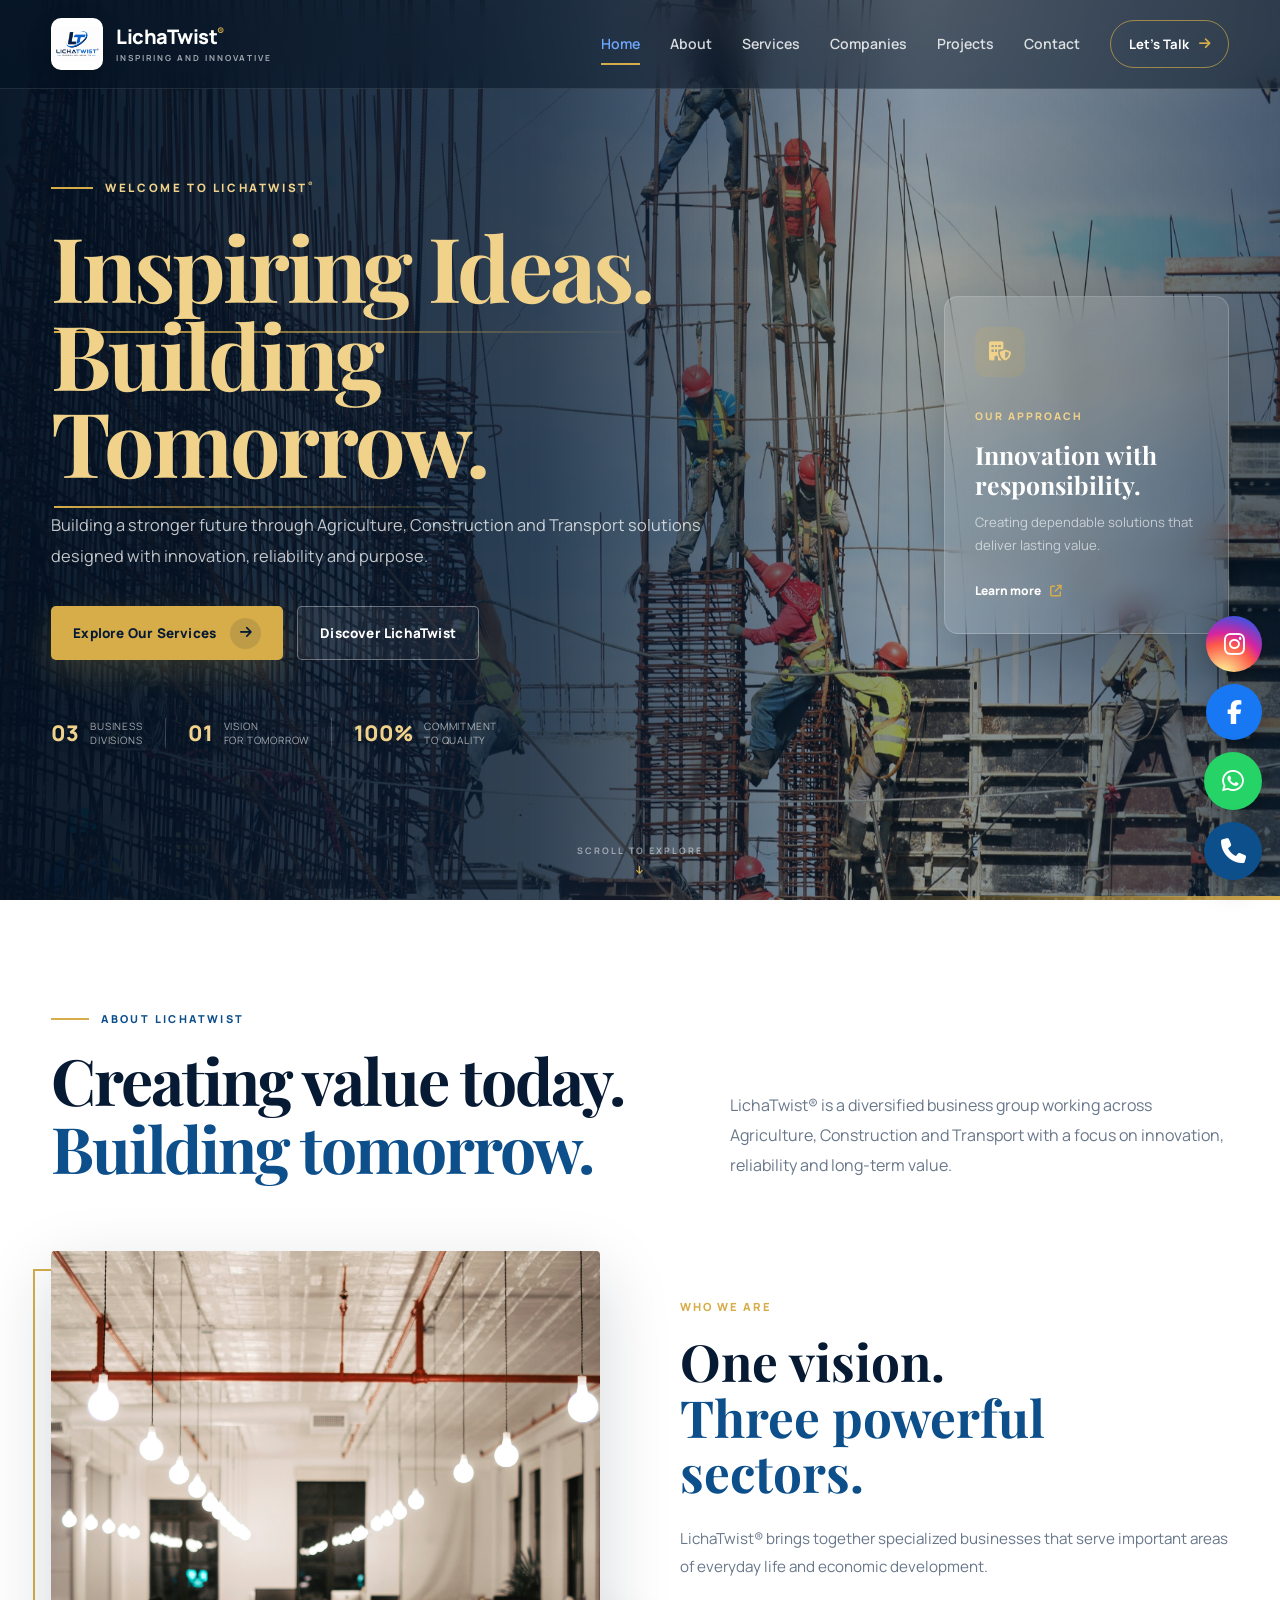
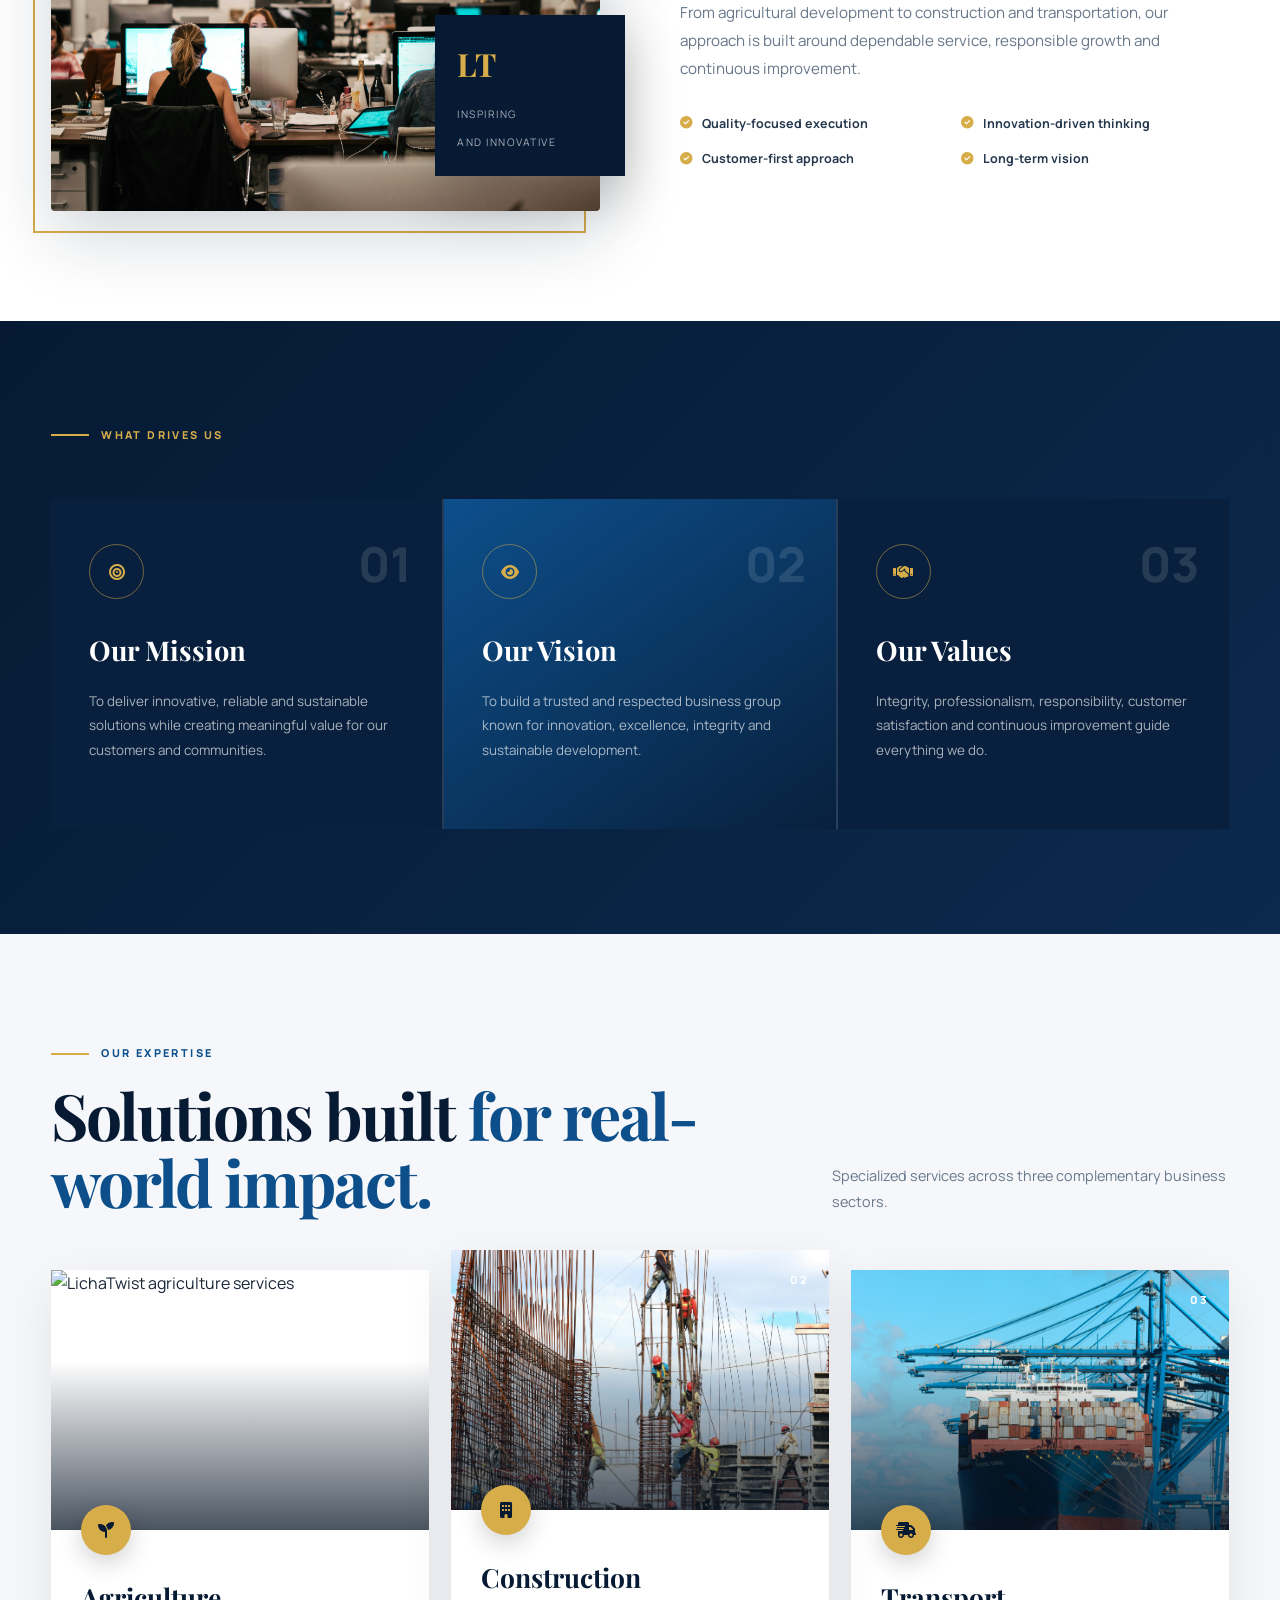
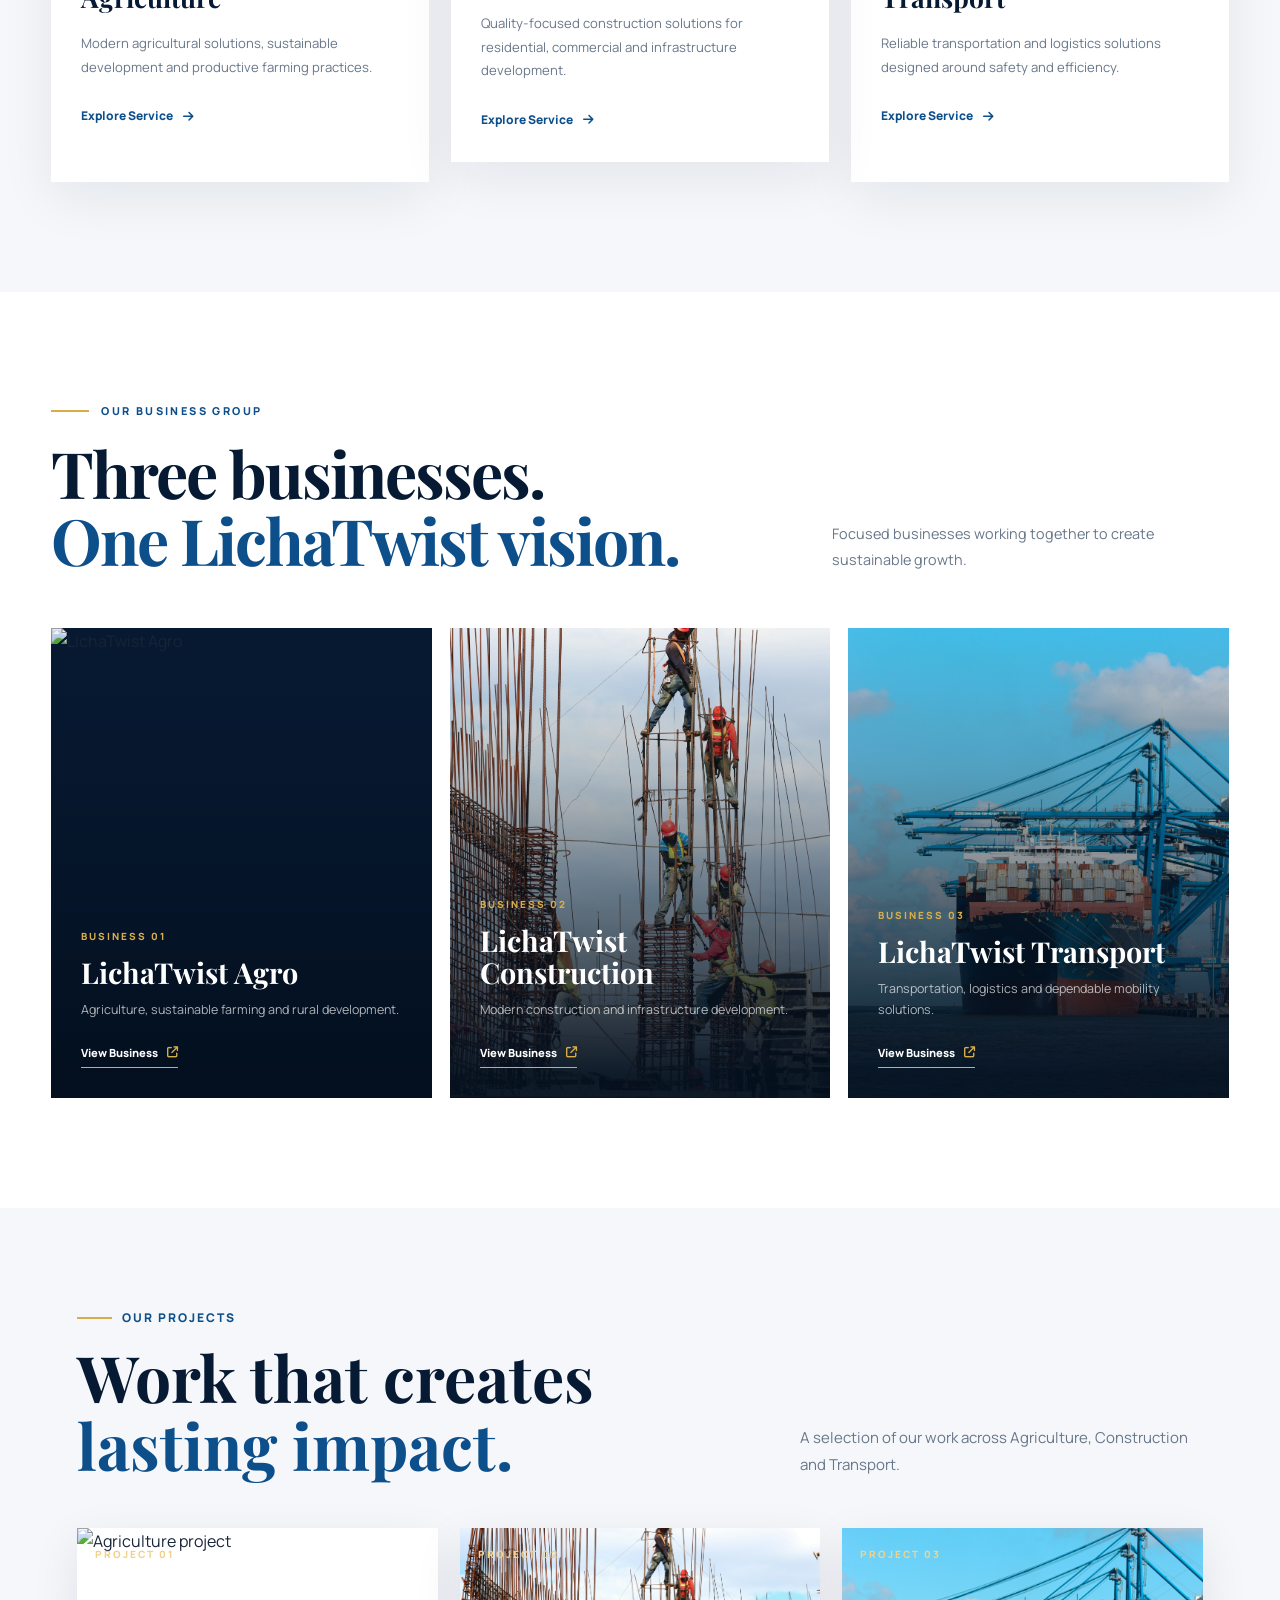
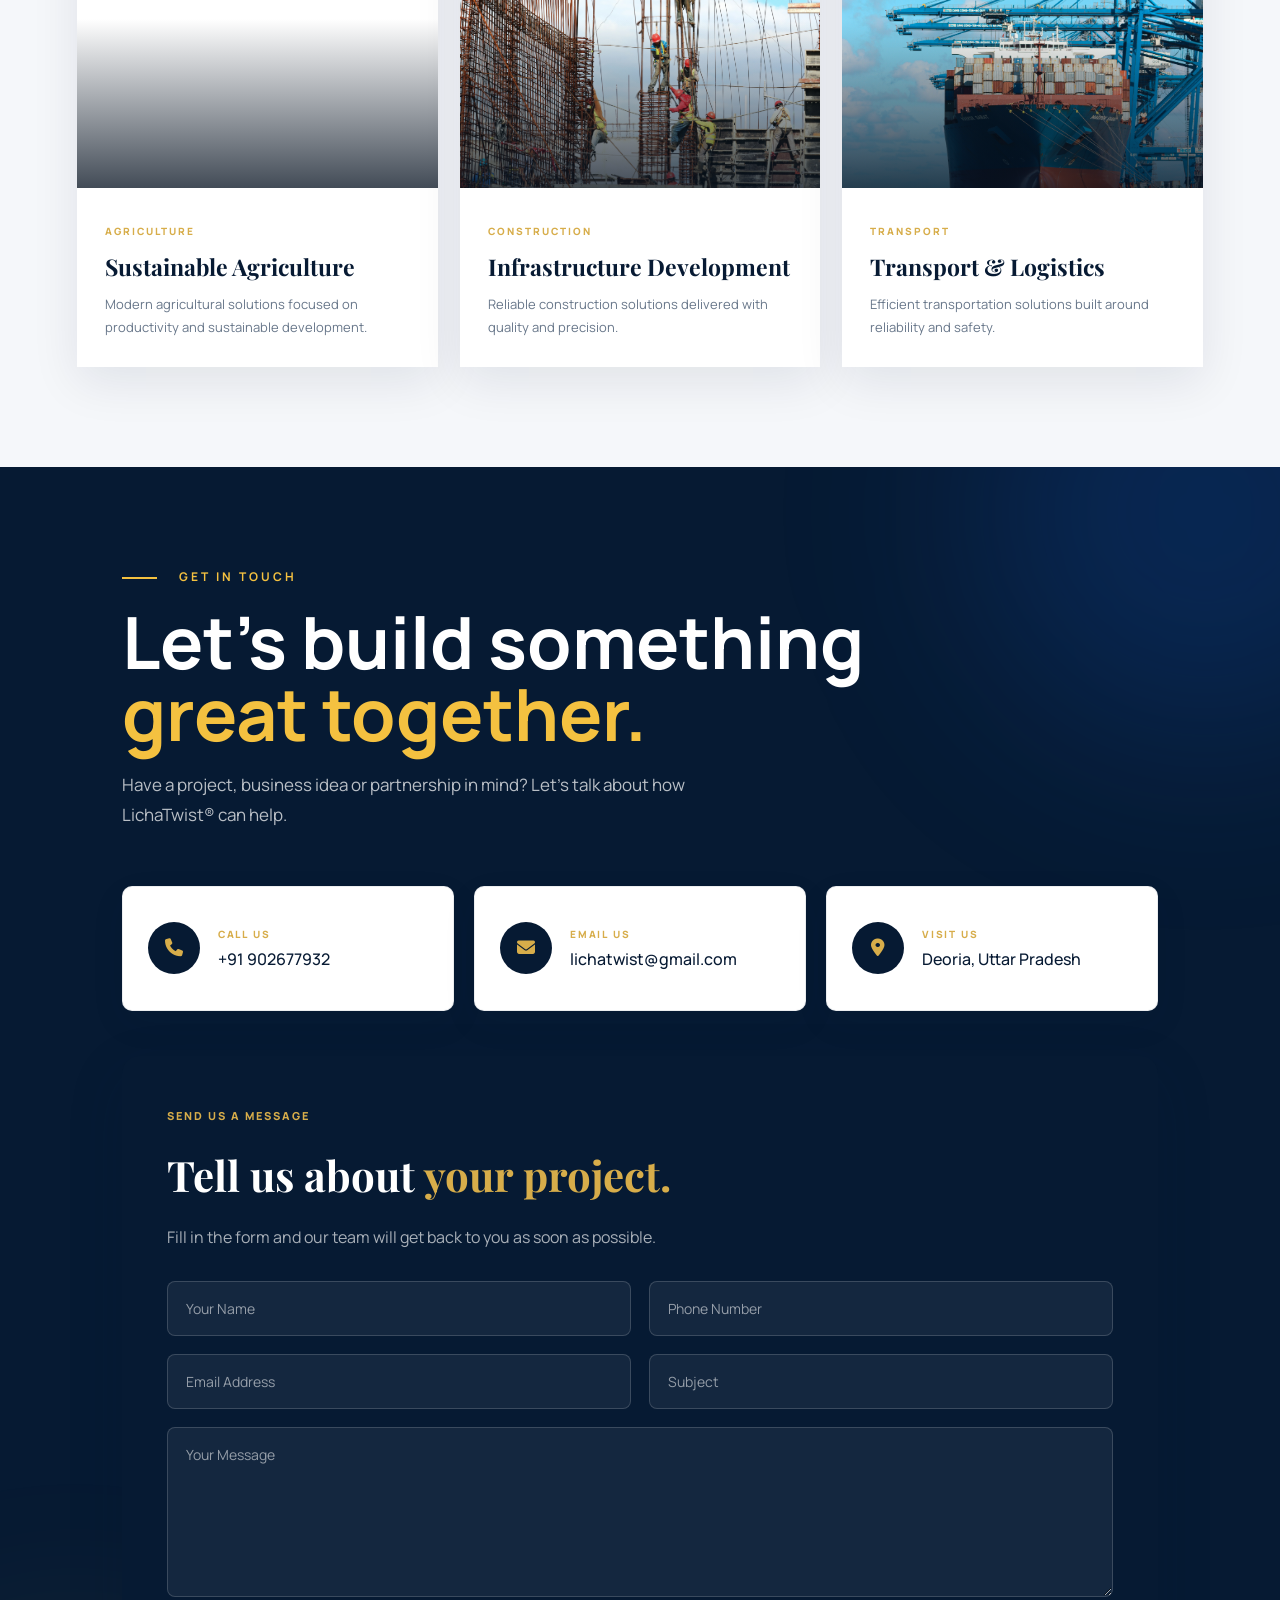
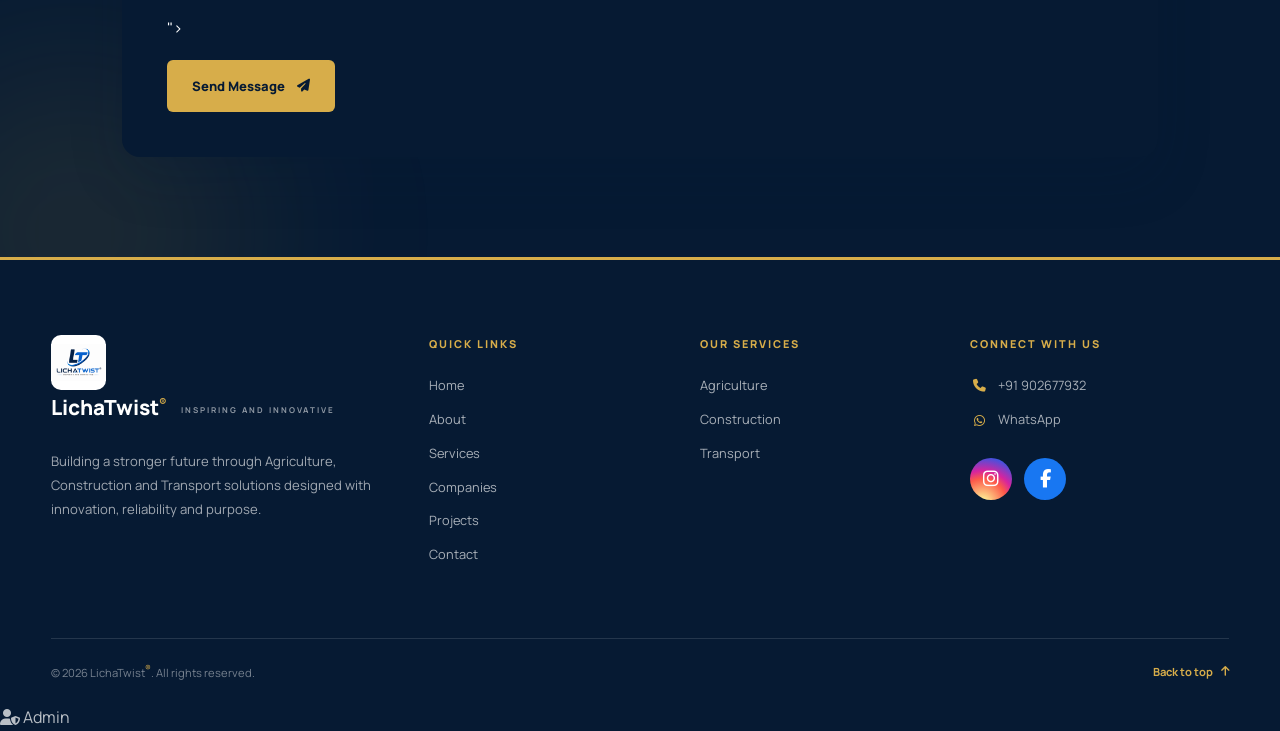
==== commit fcec0307: "Update index.html" ====
--- a/index.html
+++ b/index.html
@@ -845,14 +845,14 @@
                     OUR PROJECTS
                 </div>
 
-                <h2>
+                <h2 id="projectsHeading">
                     Work that creates
                     <br>
                     <strong>lasting impact.</strong>
                 </h2>
             </div>
 
-            <p>
+            <p id="projectsDescription">
                 A selection of our work across
                 Agriculture, Construction and Transport.
             </p>
@@ -1317,7 +1317,12 @@
         </a>
 
     </div>
-
+<div class="footer-admin-link">
+    <a href="/admin.html" aria-label="Admin Login">
+        <i class="fa-solid fa-user-shield"></i>
+        Admin
+    </a>
+</div>
 </footer>
 
 <script src="content-loader.js"></script>
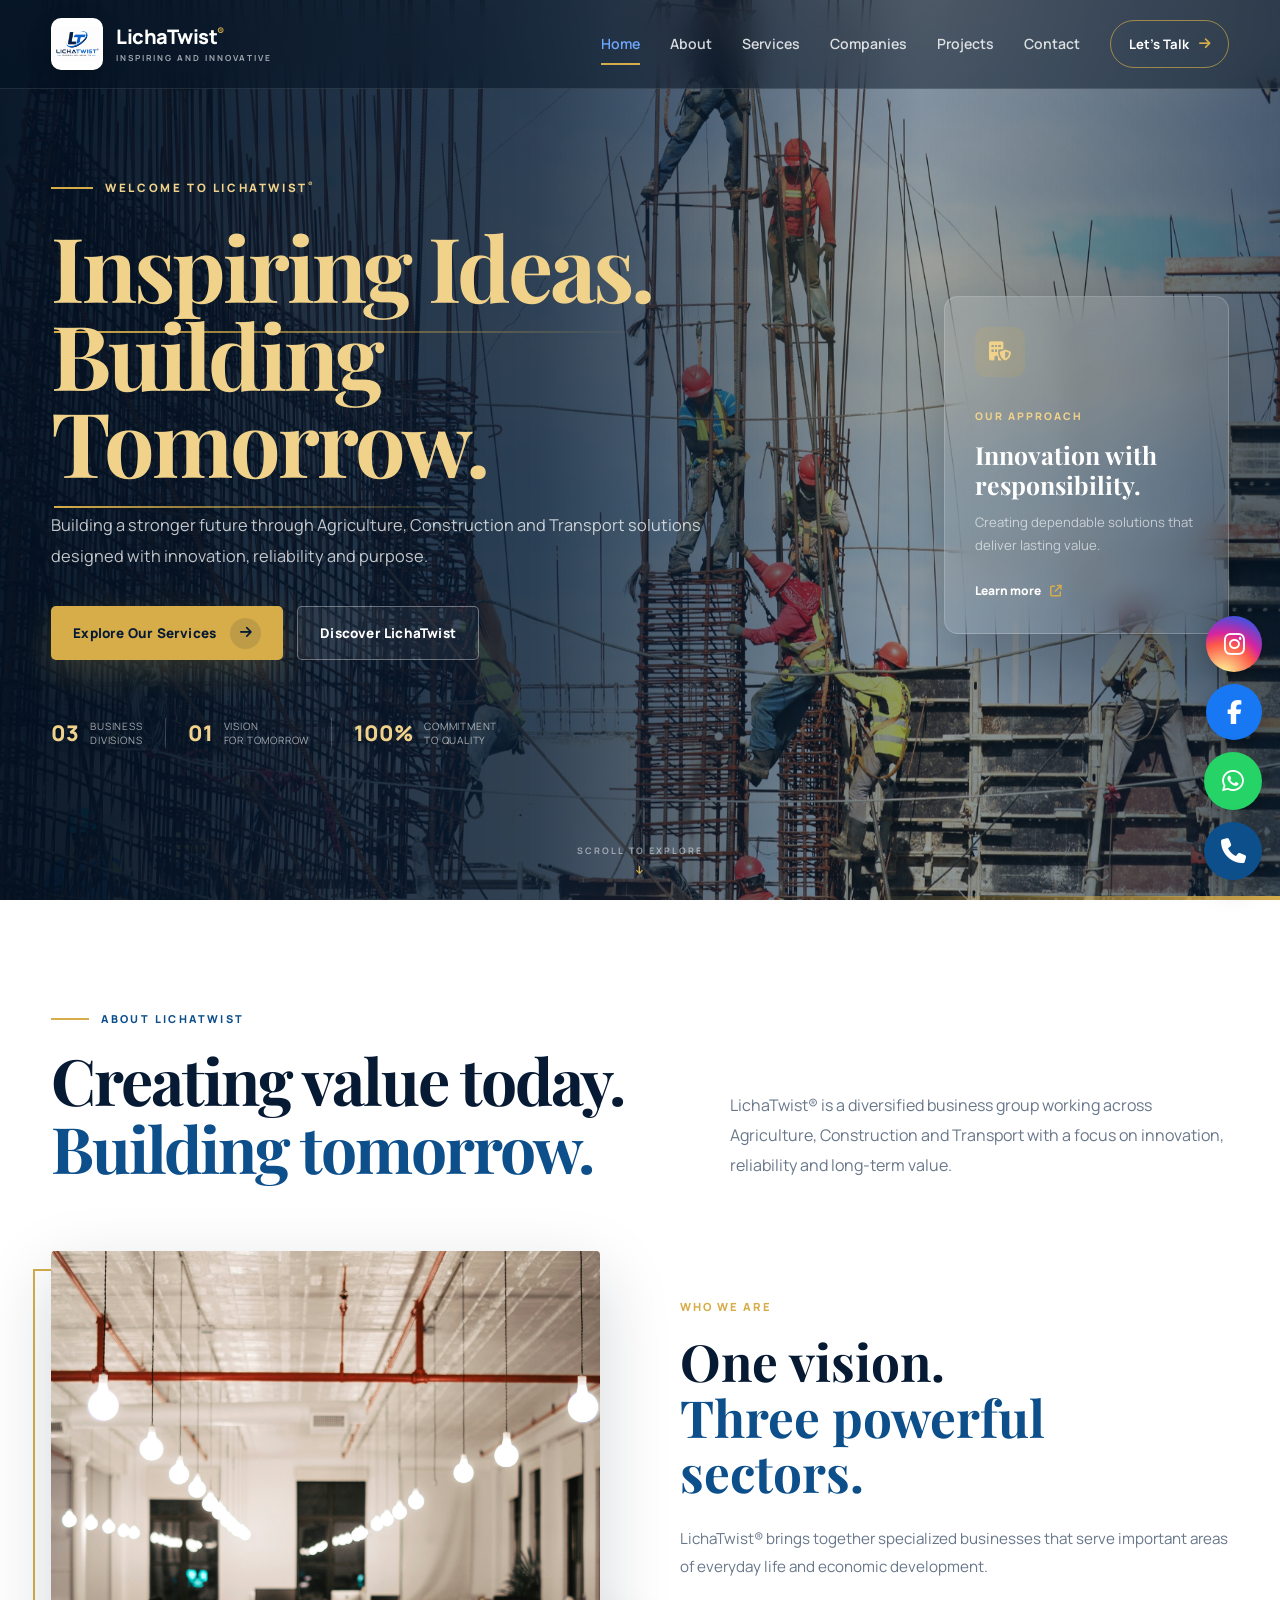
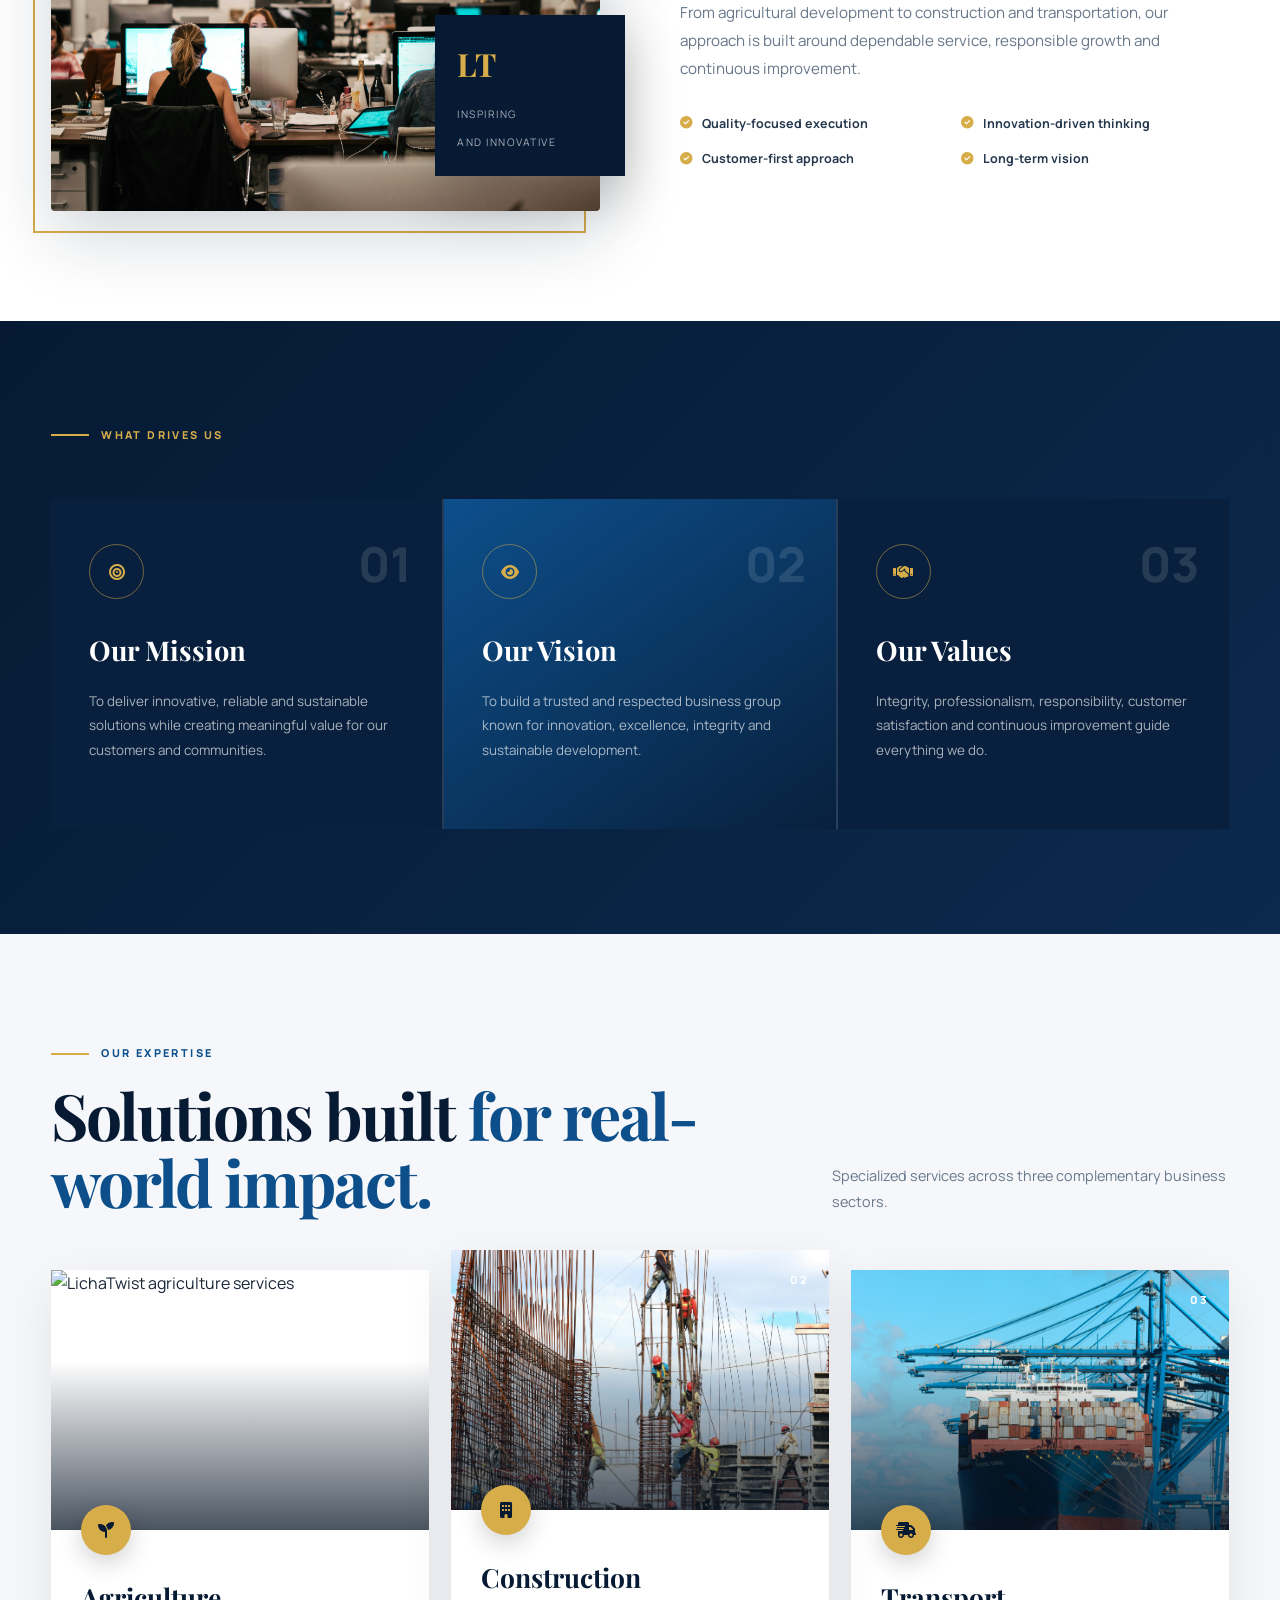
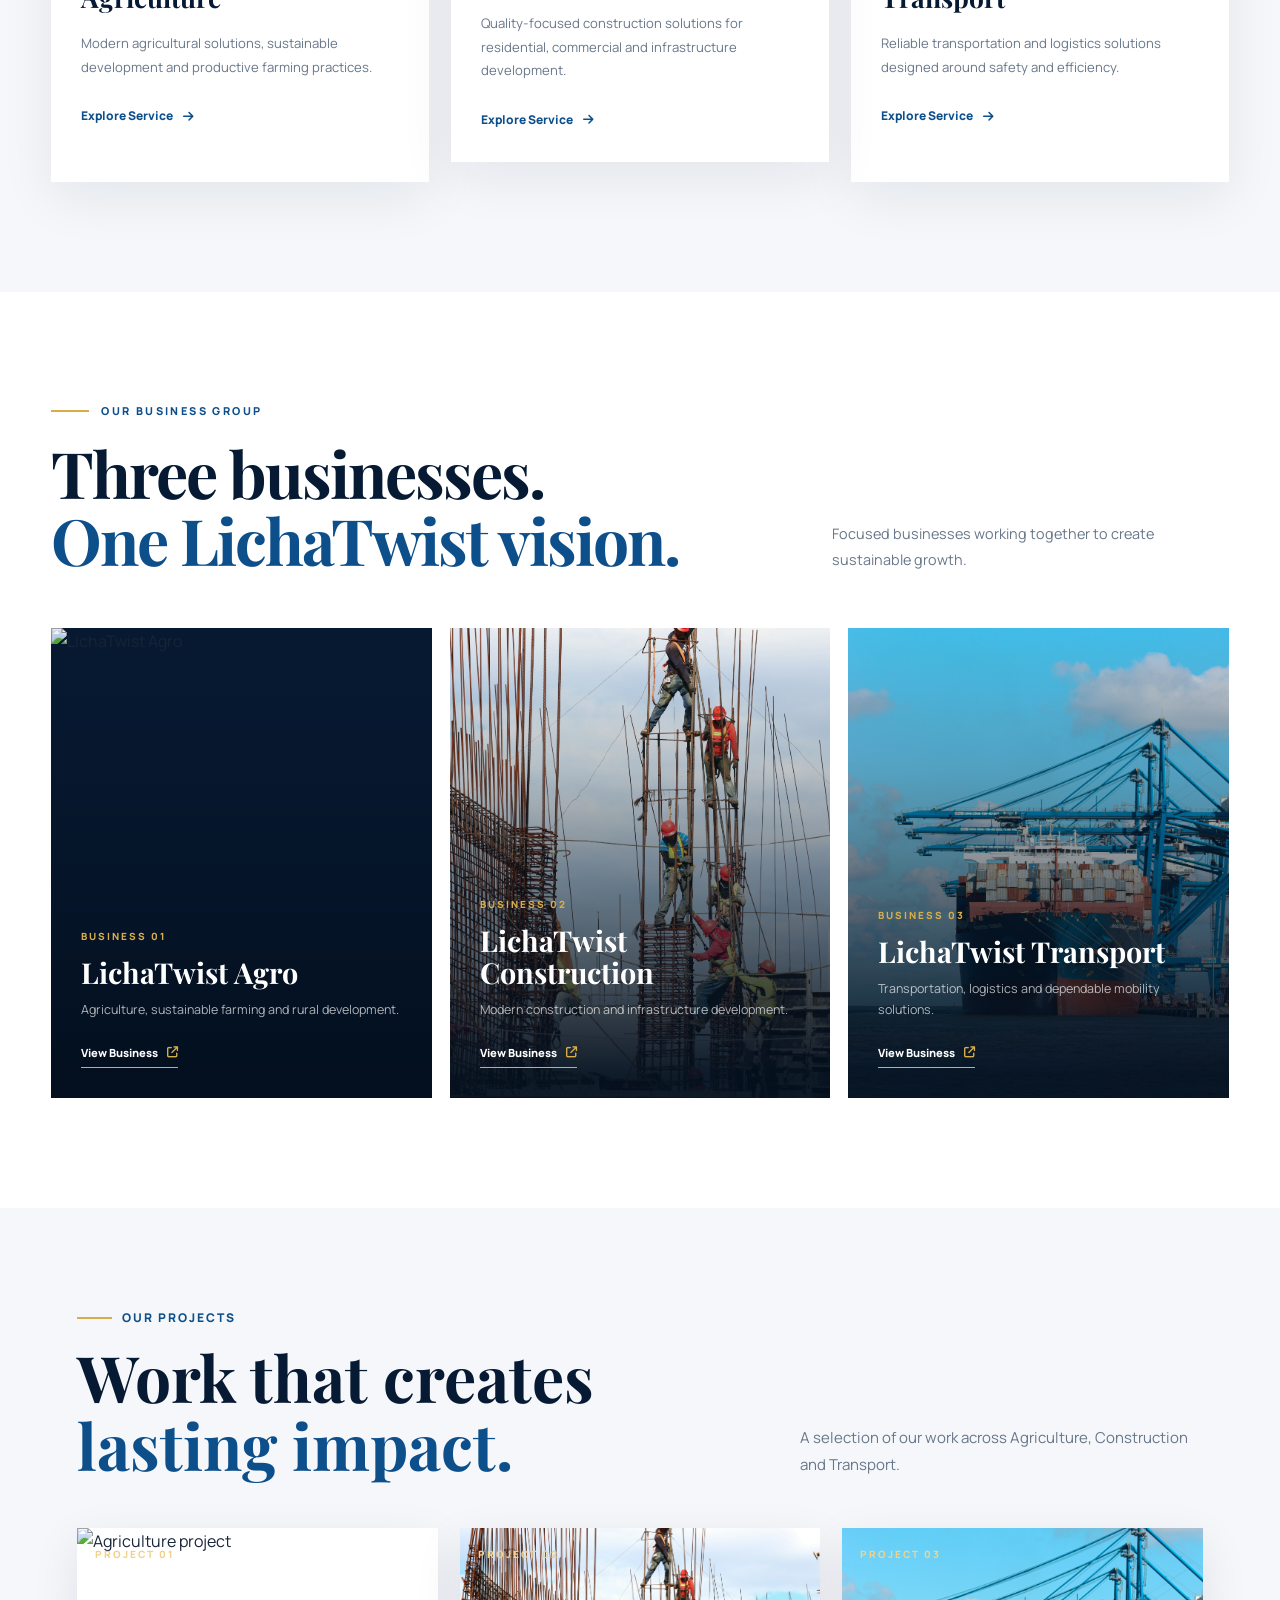
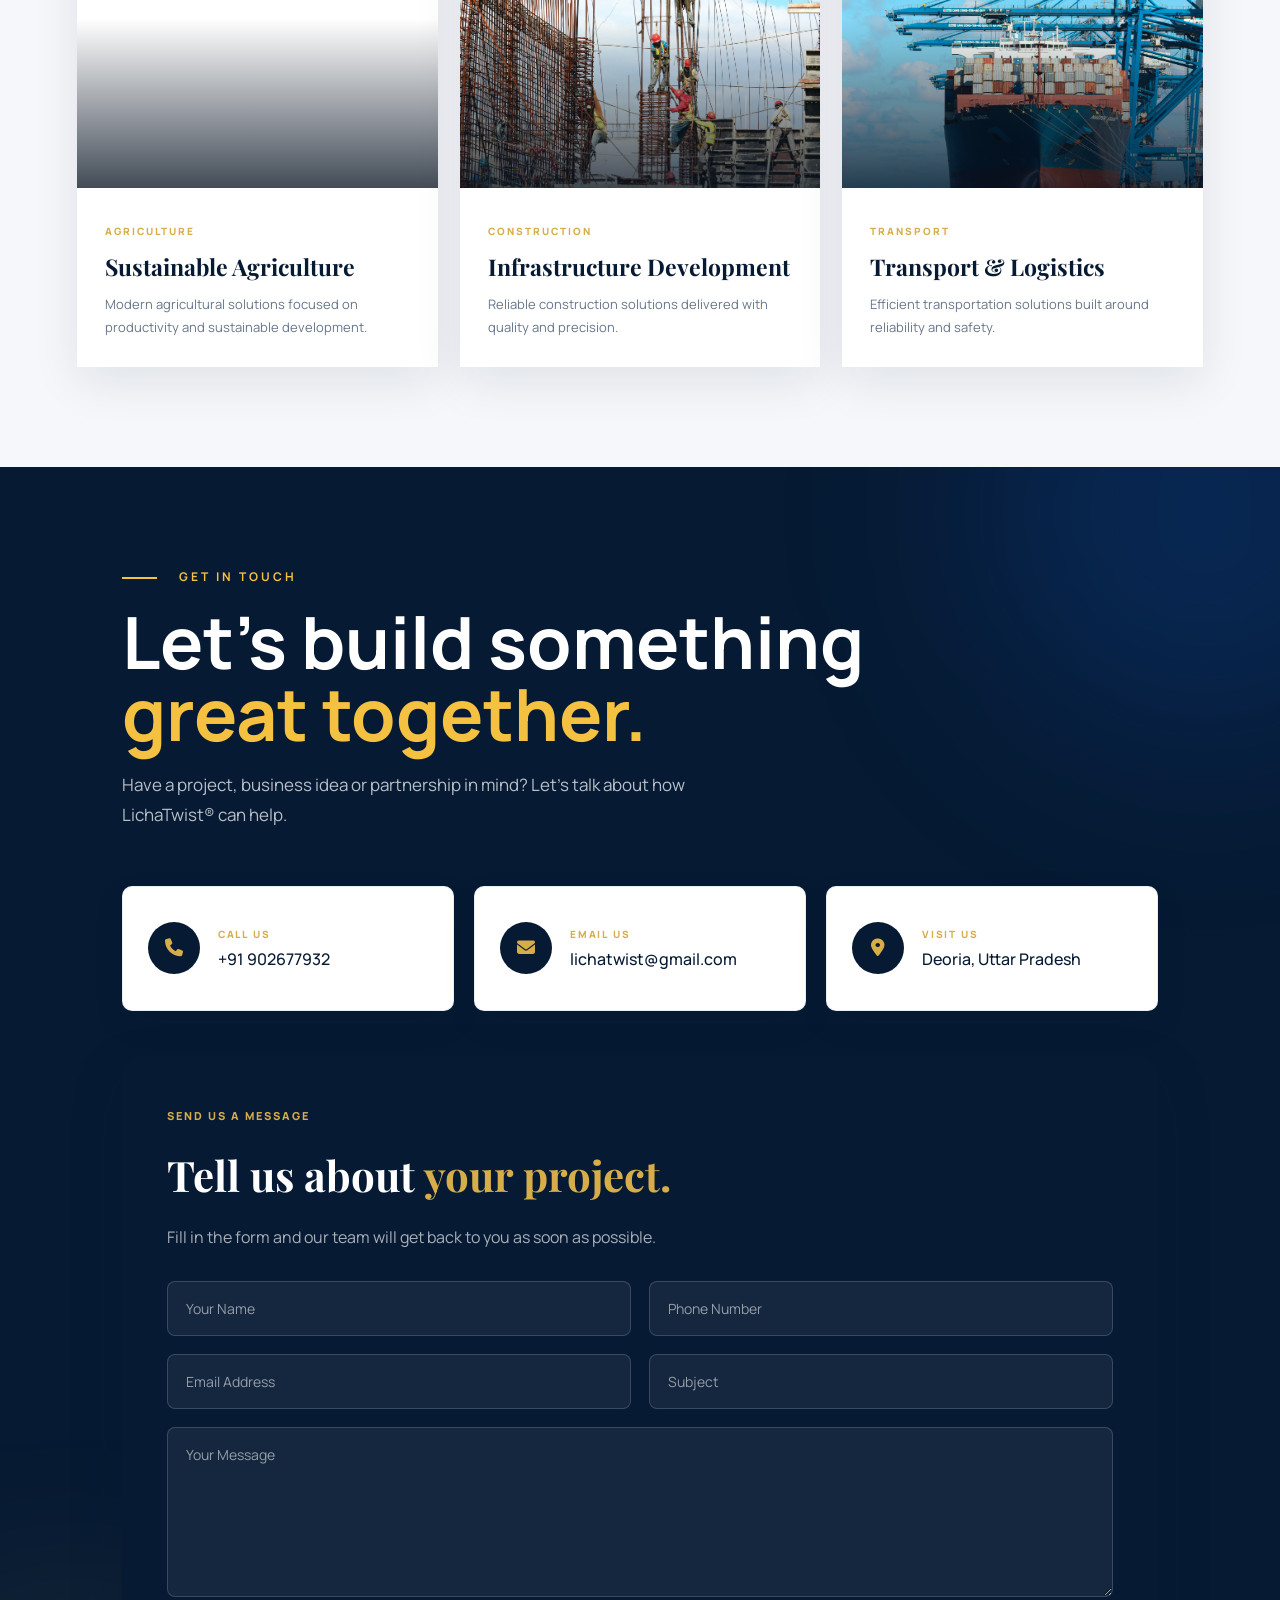
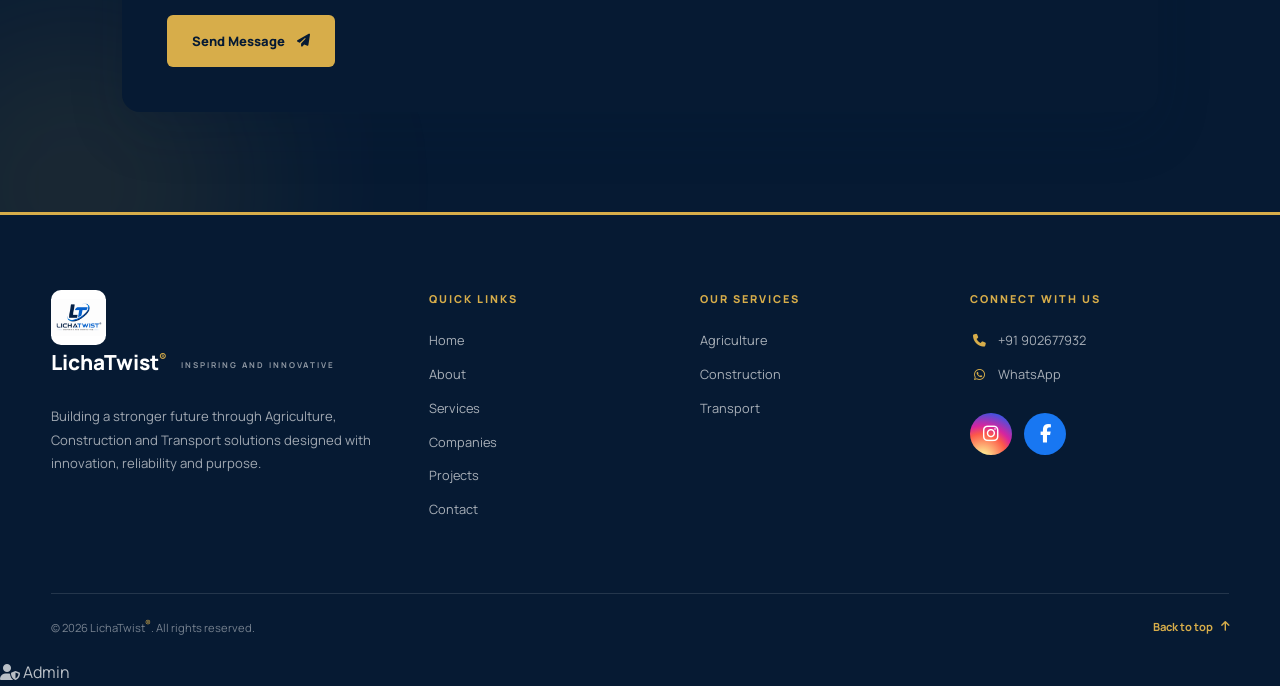
==== commit da6d0c72: "Update index.html" ====
--- a/index.html
+++ b/index.html
@@ -53,7 +53,7 @@
 
                 <div class="brand-text">
 
-                    <strong>LichaTwist<sup>®</sup></strong>
+                    <strong data-content="business_name">LichaTwist<sup>®</sup></strong>
 
                     <span>INSPIRING AND INNOVATIVE</span>
 
@@ -1108,22 +1108,20 @@
                     required></textarea>
 
 
-                <input
-                    type="hidden"
-                    name="_subject"
-                    value="New LichaTwist Website Inquiry">
-                    <input
+               <input
+    type="hidden"
+    name="_subject"
+    value="New LichaTwist Website Inquiry">
+
 <input
     type="hidden"
     name="_next"
-    value="<input type="hidden" name="_next" value="https://lichatwist-website.pages.dev/thank-you.html">">
-
-
-                <input
-                    type="hidden"
-                    name="_template"
-                    value="table">
-
+    value="https://lichatwist-website.pages.dev/thank-you.html">
+
+<input
+    type="hidden"
+    name="_template"
+    value="table">
 
     
 
@@ -1218,7 +1216,7 @@
             </div>
 
             <div>
-                <strong>LichaTwist<sup>®</sup></strong>
+                <strong data-content="business_name">LichaTwist<sup>®</sup></strong>
                 <span>INSPIRING AND INNOVATIVE</span>
             </div>
 
@@ -1261,11 +1259,10 @@
 
             <h3>CONNECT WITH US</h3>
 
-            <a href="tel:+91902677932">
-                <i class="fa-solid fa-phone"></i>
-                +91 902677932
-            </a>
-
+         <a href="tel:+91902677932" data-phone-footer>
+    <i class="fa-solid fa-phone"></i>
+    <span data-content="phone">+91 902677932</span>
+</a>
             <a
                 href="https://wa.me/91902677932"
                 target="_blank"
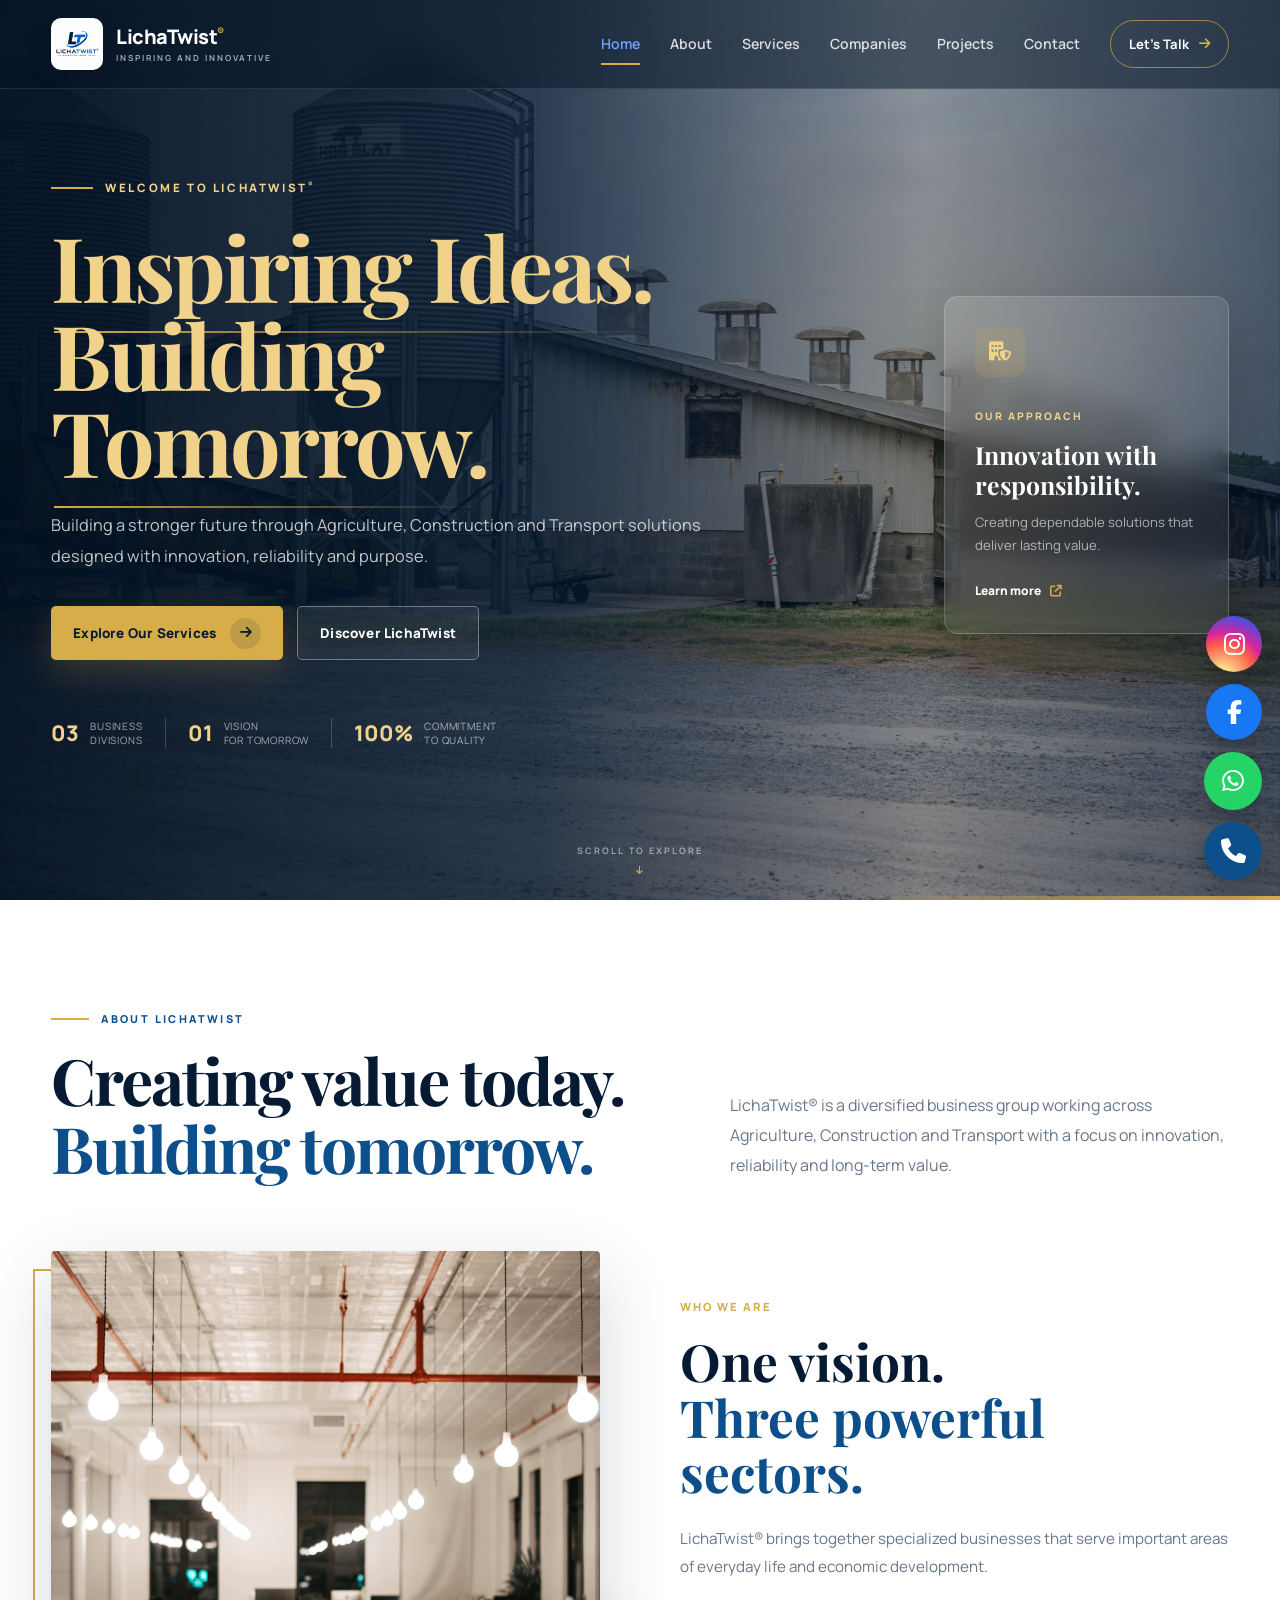
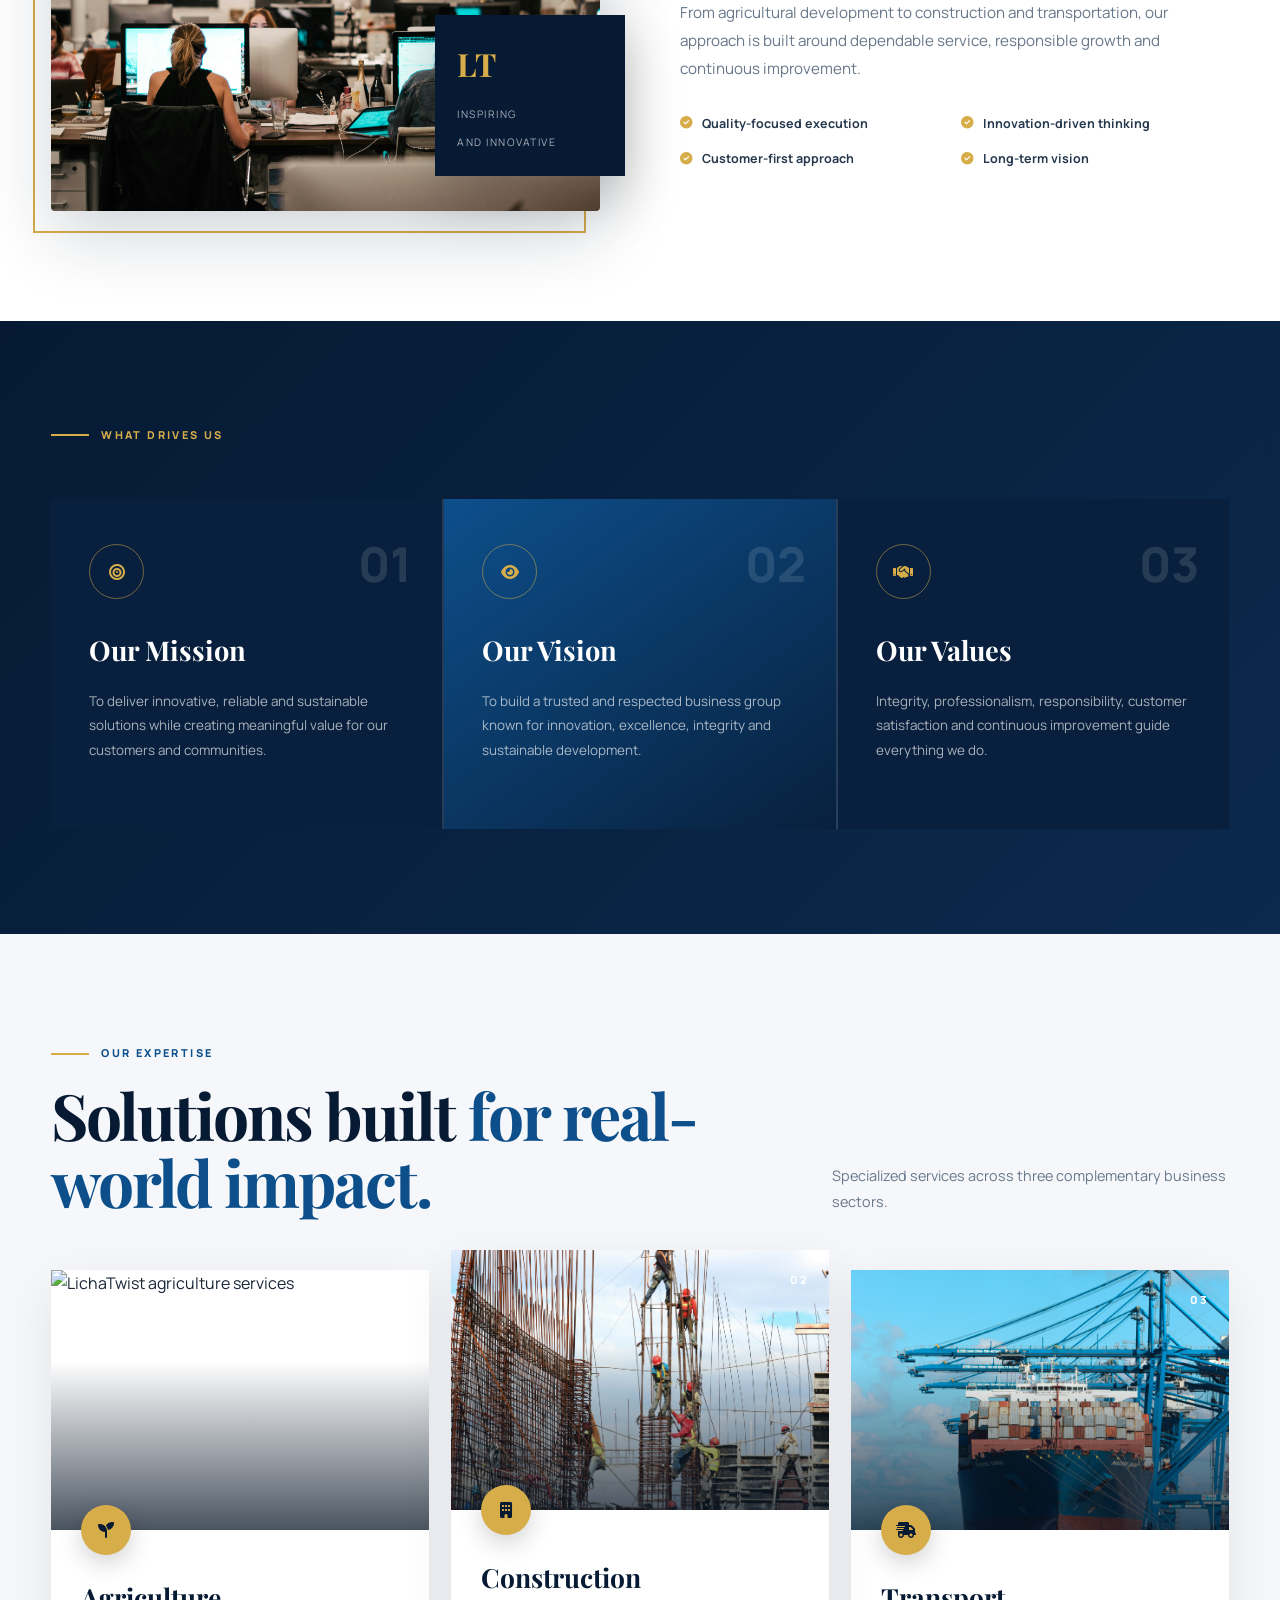
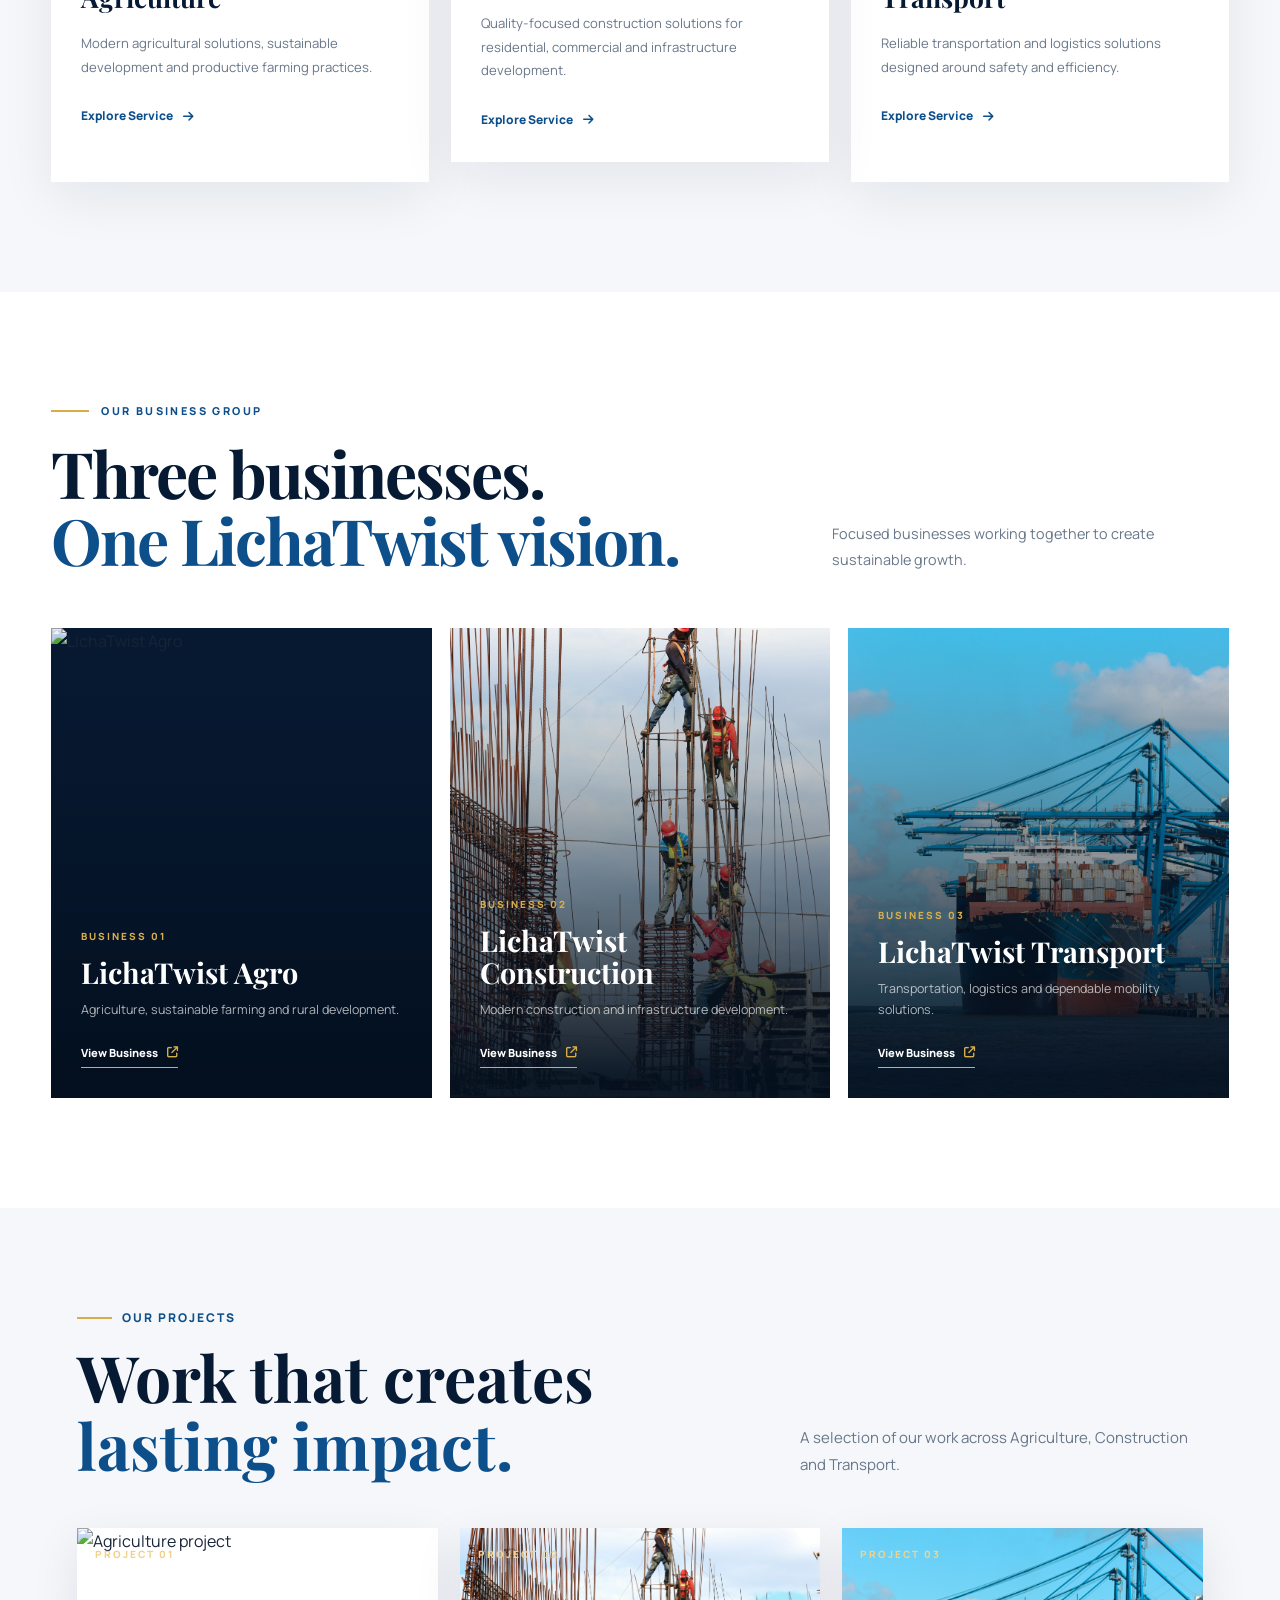
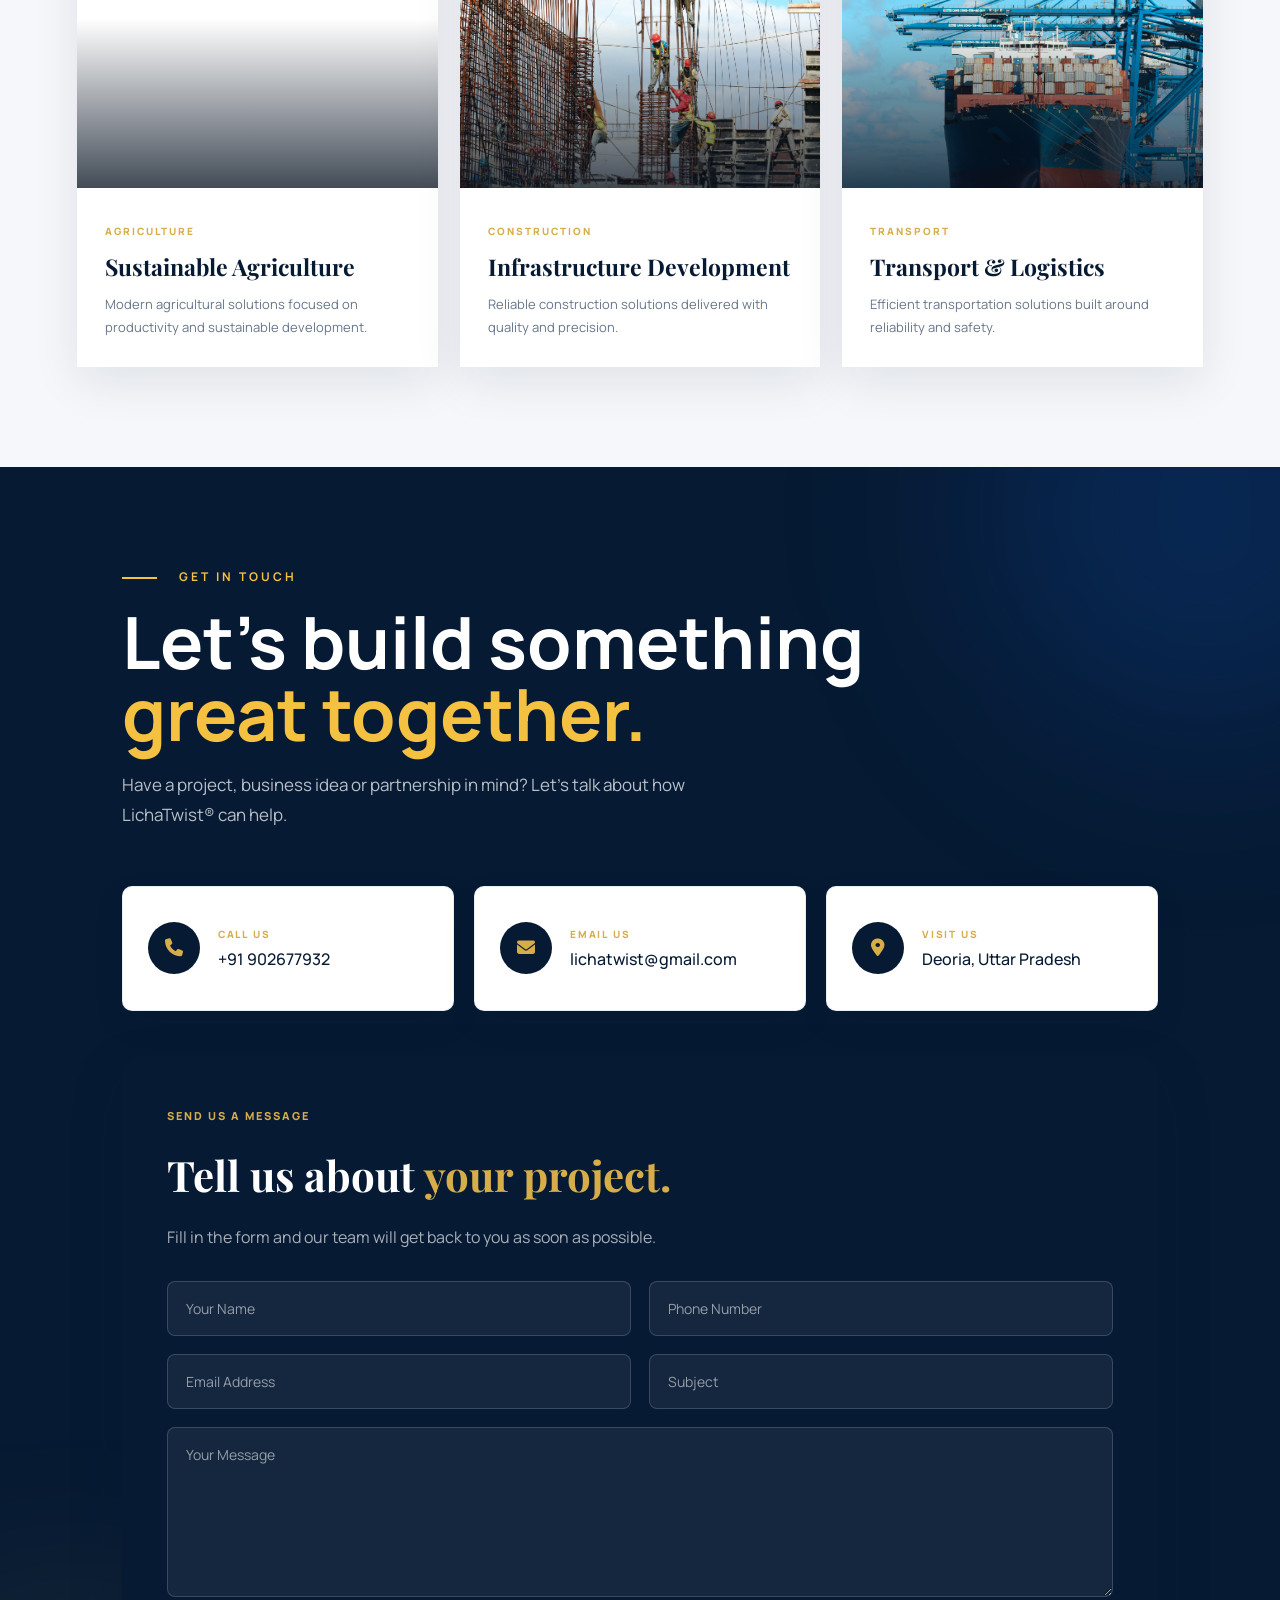
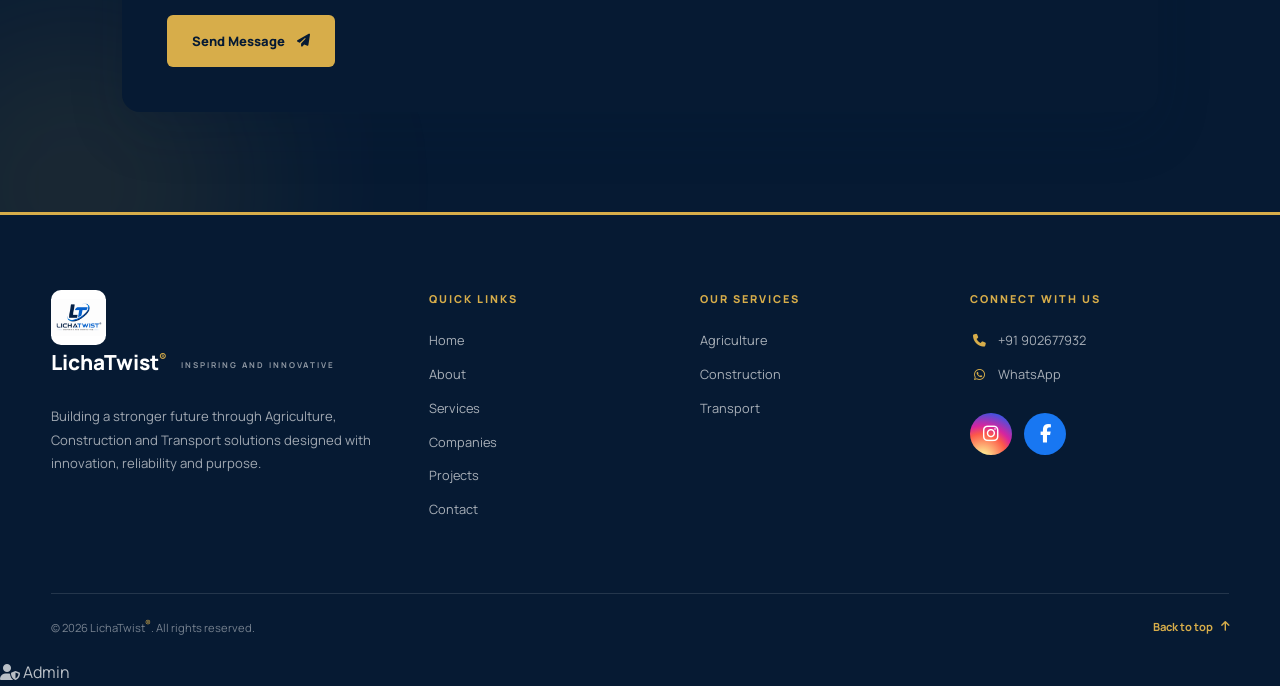
==== commit 4f64a864: "Update index.html Connect project cards to admin content" ====
--- a/index.html
+++ b/index.html
@@ -876,18 +876,17 @@
 
                 <div class="project-content">
 
-                    <small>AGRICULTURE</small>
-
-                    <h3>
-                        Sustainable Agriculture
-                    </h3>
-
-                    <p>
-                        Modern agricultural solutions
-                        focused on productivity and
-                        sustainable development.
-                    </p>
-
+            <small id="project1Category">AGRICULTURE</small>
+
+<h3 id="project1Title">
+    Sustainable Agriculture
+</h3>
+
+<p id="project1Description">
+    Modern agricultural solutions
+    focused on productivity and
+    sustainable development.
+</p>
                 </div>
 
             </article>
@@ -907,17 +906,16 @@
 
                 <div class="project-content">
 
-                    <small>CONSTRUCTION</small>
-
-                    <h3>
-                        Infrastructure Development
-                    </h3>
-
-                    <p>
-                        Reliable construction solutions
-                        delivered with quality and precision.
-                    </p>
-
+                   <small id="project2Category">CONSTRUCTION</small>
+
+<h3 id="project2Title">
+    Infrastructure Development
+</h3>
+
+<p id="project2Description">
+    Reliable construction solutions
+    delivered with quality and precision.
+</p>
                 </div>
 
             </article>
@@ -937,17 +935,16 @@
 
                 <div class="project-content">
 
-                    <small>TRANSPORT</small>
-
-                    <h3>
-                        Transport & Logistics
-                    </h3>
-
-                    <p>
-                        Efficient transportation solutions
-                        built around reliability and safety.
-                    </p>
-
+                  <small id="project3Category">TRANSPORT</small>
+
+<h3 id="project3Title">
+    Transport & Logistics
+</h3>
+
+<p id="project3Description">
+    Efficient transportation solutions
+    built around reliability and safety.
+</p>
                 </div>
 
             </article>
--- a/style.css
+++ b/style.css
@@ -450,7 +450,7 @@
     inset:0;
 
     background-image:
-        url("images/construction.jpg");
+        url("images/hero.jpg");
 
     background-size:cover;
 
@@ -3249,4 +3249,4 @@
         width: 100%;
     }
 
-}+}
